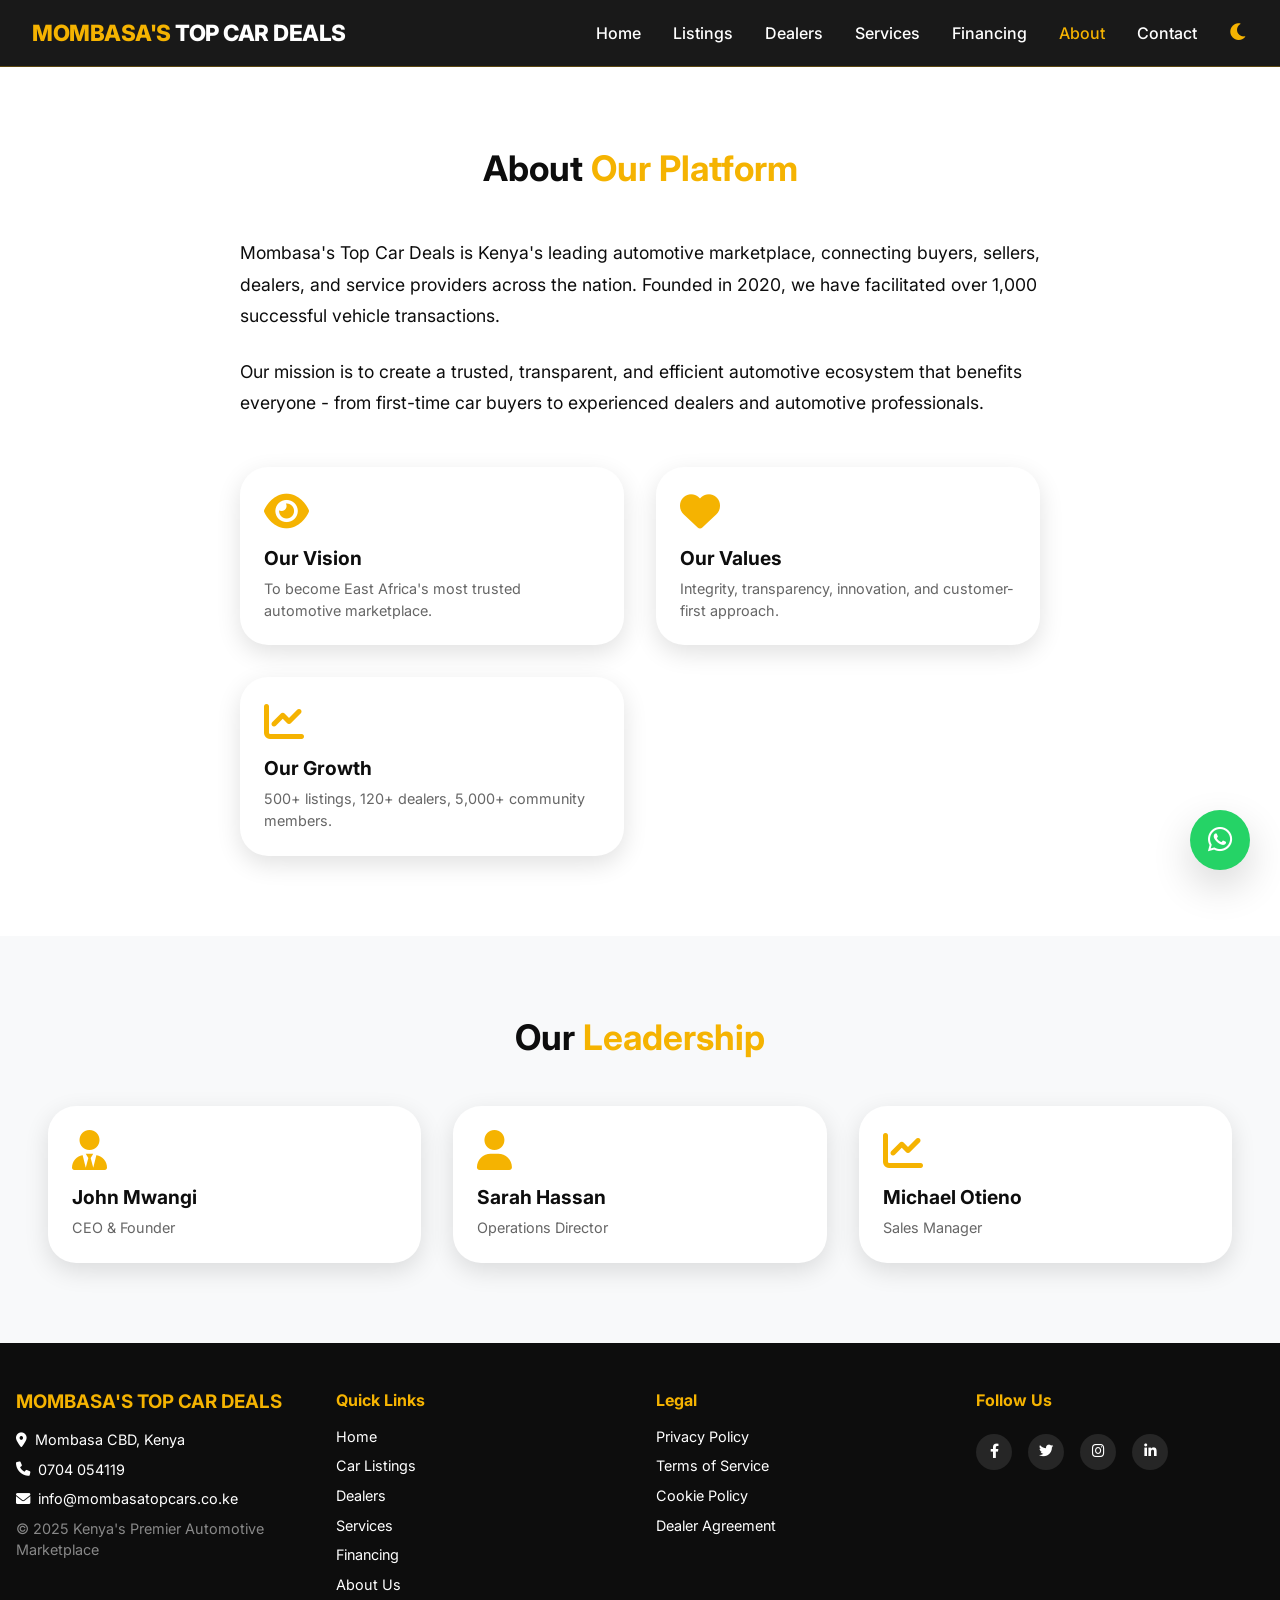
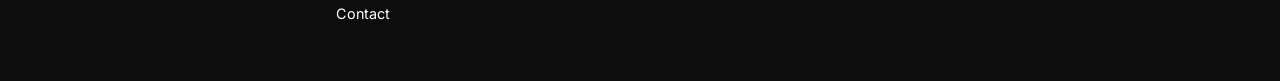
==== about.html @ 68b7b381 "Add files via upload" ====
<!-- about.html -->
<!DOCTYPE html>
<html lang="en">
<head>
    <meta charset="UTF-8">
    <meta name="viewport" content="width=device-width, initial-scale=1.0">
    <meta name="description" content="Learn about Mombasa's Top Car Deals - Kenya's premier automotive marketplace">
    <title>About Us - Mombasa's Top Car Deals</title>
    <link rel="stylesheet" href="https://cdnjs.cloudflare.com/ajax/libs/font-awesome/6.0.0-beta3/css/all.min.css">
    <link rel="stylesheet" href="css/style.css">
    <link href="https://fonts.googleapis.com/css2?family=Inter:opsz,wght@300;400;500;600;700;800&display=swap" rel="stylesheet">
</head>
<body>
    <nav class="navbar">
        <div class="nav-container">
            <div class="logo">
                <span class="logo-gold">MOMBASA'S</span> TOP CAR DEALS
            </div>
            <div class="nav-links" id="navLinks">
                <a href="index.html">Home</a>
                <a href="listings.html">Listings</a>
                <a href="dealers.html">Dealers</a>
                <a href="services.html">Services</a>
                <a href="financing.html">Financing</a>
                <a href="about.html" class="active">About</a>
                <a href="contact.html">Contact</a>
                <button id="darkModeToggle" class="dark-toggle">
                    <i class="fas fa-moon"></i>
                </button>
            </div>
            <div class="hamburger" id="hamburger">
                <i class="fas fa-bars"></i>
            </div>
        </div>
    </nav>

    <main>
        <section class="section about-hero">
            <div class="container">
                <h2 class="section-title">About <span class="highlight">Our Platform</span></h2>
                <div class="about-content">
                    <div class="about-text">
                        <p>Mombasa's Top Car Deals is Kenya's leading automotive marketplace, connecting buyers, sellers, dealers, and service providers across the nation. Founded in 2020, we have facilitated over 1,000 successful vehicle transactions.</p>
                        <p>Our mission is to create a trusted, transparent, and efficient automotive ecosystem that benefits everyone - from first-time car buyers to experienced dealers and automotive professionals.</p>
                    </div>
                    <div class="about-values">
                        <div class="value-card">
                            <i class="fas fa-eye"></i>
                            <h3>Our Vision</h3>
                            <p>To become East Africa's most trusted automotive marketplace.</p>
                        </div>
                        <div class="value-card">
                            <i class="fas fa-heart"></i>
                            <h3>Our Values</h3>
                            <p>Integrity, transparency, innovation, and customer-first approach.</p>
                        </div>
                        <div class="value-card">
                            <i class="fas fa-chart-line"></i>
                            <h3>Our Growth</h3>
                            <p>500+ listings, 120+ dealers, 5,000+ community members.</p>
                        </div>
                    </div>
                </div>
            </div>
        </section>

        <section class="section bg-dark team-section">
            <div class="container">
                <h2 class="section-title">Our <span class="highlight">Leadership</span></h2>
                <div class="team-grid">
                    <div class="team-card">
                        <i class="fas fa-user-tie"></i>
                        <h3>John Mwangi</h3>
                        <p>CEO & Founder</p>
                    </div>
                    <div class="team-card">
                        <i class="fas fa-user"></i>
                        <h3>Sarah Hassan</h3>
                        <p>Operations Director</p>
                    </div>
                    <div class="team-card">
                        <i class="fas fa-chart-line"></i>
                        <h3>Michael Otieno</h3>
                        <p>Sales Manager</p>
                    </div>
                </div>
            </div>
        </section>
    </main>

    <footer class="footer">
        <div class="footer-content">
            <div class="footer-section">
                <h3>MOMBASA'S TOP CAR DEALS</h3>
                <p><i class="fas fa-map-marker-alt"></i> Mombasa CBD, Kenya</p>
                <p><i class="fas fa-phone"></i> 0704 054119</p>
                <p><i class="fas fa-envelope"></i> info@mombasatopcars.co.ke</p>
                <p class="copyright">© 2025 Kenya's Premier Automotive Marketplace</p>
            </div>
            <div class="footer-section">
                <h4>Quick Links</h4>
                <a href="index.html">Home</a>
                <a href="listings.html">Car Listings</a>
                <a href="dealers.html">Dealers</a>
                <a href="services.html">Services</a>
                <a href="financing.html">Financing</a>
                <a href="about.html">About Us</a>
                <a href="contact.html">Contact</a>
            </div>
            <div class="footer-section">
                <h4>Legal</h4>
                <a href="#">Privacy Policy</a>
                <a href="#">Terms of Service</a>
                <a href="#">Cookie Policy</a>
                <a href="#">Dealer Agreement</a>
            </div>
            <div class="footer-section">
                <h4>Follow Us</h4>
                <div class="social-icons">
                    <a href="#" aria-label="Facebook"><i class="fab fa-facebook-f"></i></a>
                    <a href="#" aria-label="Twitter"><i class="fab fa-twitter"></i></a>
                    <a href="#" aria-label="Instagram"><i class="fab fa-instagram"></i></a>
                    <a href="#" aria-label="LinkedIn"><i class="fab fa-linkedin-in"></i></a>
                </div>
            </div>
        </div>
    </footer>

    <a href="https://wa.me/254704054119" class="whatsapp-float" target="_blank">
        <i class="fab fa-whatsapp"></i>
    </a>
    <button id="back-to-top" class="back-to-top">
        <i class="fas fa-chevron-up"></i>
    </button>

    <script src="js/script.js"></script>
</body>
</html>
---- css/style.css ----
/* css/style.css - Premium Automotive Marketplace Platform */

/* ============================================
   CSS Variables & Reset
   ============================================ */
:root {
    --black: #0D0D0D;
    --gold: #F5B301;
    --red: #D62828;
    --white: #FFFFFF;
    --gray-100: #f8f9fa;
    --gray-200: #e9ecef;
    --gray-300: #dee2e6;
    --gray-800: #1e1e1e;
    --shadow-sm: 0 2px 8px rgba(0, 0, 0, 0.08);
    --shadow-md: 0 8px 24px rgba(0, 0, 0, 0.12);
    --shadow-lg: 0 16px 40px rgba(0, 0, 0, 0.16);
    --shadow-xl: 0 24px 56px rgba(0, 0, 0, 0.2);
    --transition-fast: 0.2s ease;
    --transition-base: 0.3s ease;
    --transition-slow: 0.5s ease;
}

* {
    margin: 0;
    padding: 0;
    box-sizing: border-box;
}

body {
    font-family: 'Inter', sans-serif;
    background: var(--white);
    color: var(--black);
    overflow-x: hidden;
    transition: background var(--transition-base), color var(--transition-base);
    line-height: 1.5;
}

body.dark {
    background: #121212;
    color: #e0e0e0;
}

/* ============================================
   Typography
   ============================================ */
h1, h2, h3, h4, h5, h6 {
    font-weight: 700;
    line-height: 1.2;
}

a {
    text-decoration: none;
    color: inherit;
}

/* ============================================
   Loading Overlay
   ============================================ */
#loading-overlay {
    position: fixed;
    inset: 0;
    background: var(--black);
    z-index: 9999;
    display: flex;
    align-items: center;
    justify-content: center;
    transition: opacity 0.3s ease;
}

.loader {
    width: 48px;
    height: 48px;
    border: 4px solid var(--gray-300);
    border-top-color: var(--gold);
    border-radius: 50%;
    animation: spin 1s linear infinite;
}

@keyframes spin {
    to { transform: rotate(360deg); }
}

/* ============================================
   WhatsApp Float & Back to Top
   ============================================ */
.whatsapp-float {
    position: fixed;
    bottom: 30px;
    right: 30px;
    background: #25D366;
    color: white;
    width: 60px;
    height: 60px;
    border-radius: 50%;
    display: flex;
    align-items: center;
    justify-content: center;
    font-size: 28px;
    z-index: 99;
    box-shadow: var(--shadow-lg);
    transition: transform var(--transition-fast);
}

.whatsapp-float:hover {
    transform: scale(1.1);
}

.back-to-top {
    position: fixed;
    bottom: 110px;
    right: 30px;
    background: var(--gold);
    color: var(--black);
    width: 45px;
    height: 45px;
    border-radius: 50%;
    border: none;
    cursor: pointer;
    display: none;
    z-index: 99;
    transition: transform var(--transition-fast);
}

.back-to-top:hover {
    transform: scale(1.1);
}

/* ============================================
   Navigation
   ============================================ */
.navbar {
    position: sticky;
    top: 0;
    z-index: 1000;
    background: rgba(13, 13, 13, 0.95);
    backdrop-filter: blur(16px);
    padding: 1rem 2rem;
    border-bottom: 1px solid rgba(245, 179, 1, 0.3);
    transition: var(--transition-base);
}

.nav-container {
    max-width: 1400px;
    margin: 0 auto;
    display: flex;
    justify-content: space-between;
    align-items: center;
}

.logo {
    font-weight: 800;
    font-size: 1.2rem;
    color: var(--white);
    letter-spacing: -0.5px;
}

@media (min-width: 768px) {
    .logo {
        font-size: 1.4rem;
    }
}

.logo-gold {
    color: var(--gold);
}

.nav-links {
    display: flex;
    gap: 1.5rem;
    align-items: center;
}

@media (min-width: 1024px) {
    .nav-links {
        gap: 2rem;
    }
}

.nav-links a {
    color: var(--white);
    font-weight: 500;
    transition: color var(--transition-fast);
    font-size: 0.9rem;
}

@media (min-width: 768px) {
    .nav-links a {
        font-size: 1rem;
    }
}

.nav-links a:hover,
.nav-links a.active {
    color: var(--gold);
}

.dark-toggle {
    background: none;
    border: none;
    color: var(--gold);
    font-size: 1.2rem;
    cursor: pointer;
    transition: transform var(--transition-fast);
}

.dark-toggle:hover {
    transform: scale(1.1);
}

.hamburger {
    display: none;
    font-size: 1.5rem;
    color: var(--white);
    cursor: pointer;
}

@media (max-width: 768px) {
    .hamburger {
        display: block;
    }
    
    .nav-links {
        position: fixed;
        top: 70px;
        left: -100%;
        flex-direction: column;
        background: rgba(13, 13, 13, 0.98);
        backdrop-filter: blur(20px);
        width: 100%;
        text-align: center;
        transition: left 0.3s ease;
        padding: 2rem;
        gap: 1.5rem;
        border-bottom: 1px solid rgba(245, 179, 1, 0.3);
    }
    
    .nav-links.active {
        left: 0;
    }
}

/* ============================================
   Hero Section
   ============================================ */
.hero {
    position: relative;
    min-height: 90vh;
    background: linear-gradient(135deg, #000000 0%, #1a1a1a 100%);
    display: flex;
    align-items: center;
    justify-content: center;
    text-align: center;
    color: var(--white);
    overflow: hidden;
}

.hero-overlay {
    position: absolute;
    inset: 0;
    background: rgba(0, 0, 0, 0.4);
}

.hero-content {
    position: relative;
    z-index: 2;
    max-width: 800px;
    padding: 2rem;
}

.hero-title {
    font-size: 2rem;
    font-weight: 800;
    text-shadow: 0 0 15px rgba(245, 179, 1, 0.5);
    margin-bottom: 1rem;
}

@media (min-width: 768px) {
    .hero-title {
        font-size: 3rem;
    }
}

@media (min-width: 1024px) {
    .hero-title {
        font-size: 3.5rem;
    }
}

.hero-subtitle {
    font-size: 1rem;
    margin: 1rem 0;
    line-height: 1.5;
}

@media (min-width: 768px) {
    .hero-subtitle {
        font-size: 1.2rem;
    }
}

.hero-buttons {
    display: flex;
    gap: 1rem;
    justify-content: center;
    margin: 2rem 0;
    flex-wrap: wrap;
}

.trust-badges {
    display: flex;
    gap: 1rem;
    justify-content: center;
    margin-top: 2rem;
    font-weight: 500;
    flex-wrap: wrap;
}

@media (min-width: 768px) {
    .trust-badges {
        gap: 2rem;
    }
}

.trust-badges span {
    display: flex;
    align-items: center;
    gap: 0.5rem;
    font-size: 0.85rem;
}

@media (min-width: 768px) {
    .trust-badges span {
        font-size: 1rem;
    }
}

.floating-cards {
    position: absolute;
    bottom: 5%;
    left: 0;
    right: 0;
    display: flex;
    justify-content: center;
    gap: 1rem;
    flex-wrap: wrap;
    padding: 0 1rem;
    animation: float 3s infinite alternate;
}

@media (min-width: 768px) {
    .floating-cards {
        gap: 2rem;
    }
}

.float-card {
    background: rgba(0, 0, 0, 0.7);
    backdrop-filter: blur(8px);
    padding: 0.5rem 1rem;
    border-radius: 40px;
    border-left: 3px solid var(--gold);
    font-size: 0.8rem;
    display: flex;
    align-items: center;
    gap: 0.5rem;
}

@keyframes float {
    from { transform: translateY(0px); }
    to { transform: translateY(-15px); }
}

/* ============================================
   Stats Section
   ============================================ */
.stats-section {
    display: flex;
    justify-content: space-around;
    padding: 3rem 1rem;
    background: var(--black);
    color: var(--white);
    text-align: center;
    flex-wrap: wrap;
    gap: 2rem;
}

.stat-number {
    font-size: 2rem;
    font-weight: 800;
    color: var(--gold);
}

@media (min-width: 768px) {
    .stat-number {
        font-size: 2.5rem;
    }
}

.stat-label {
    font-size: 0.9rem;
}

/* ============================================
   Buttons
   ============================================ */
.btn {
    padding: 0.8rem 1.8rem;
    border-radius: 50px;
    font-weight: 700;
    transition: all var(--transition-base);
    display: inline-flex;
    align-items: center;
    gap: 0.5rem;
    border: none;
    cursor: pointer;
    font-size: 0.9rem;
}

@media (min-width: 768px) {
    .btn {
        font-size: 1rem;
    }
}

.btn-primary {
    background: var(--gold);
    color: var(--black);
}

.btn-primary:hover {
    transform: scale(1.05);
    box-shadow: 0 10px 20px rgba(245, 179, 1, 0.3);
}

.btn-secondary {
    background: transparent;
    border: 2px solid var(--gold);
    color: var(--gold);
}

.btn-secondary:hover {
    background: var(--gold);
    color: var(--black);
    transform: scale(1.05);
}

.btn-small {
    padding: 0.5rem 1rem;
    font-size: 0.8rem;
}

.btn-block {
    width: 100%;
    justify-content: center;
}

/* ============================================
   Section Styles
   ============================================ */
.section {
    padding: 3rem 1rem;
}

@media (min-width: 768px) {
    .section {
        padding: 5rem 2rem;
    }
}

.container {
    max-width: 1300px;
    margin: 0 auto;
    padding: 0 1rem;
}

.section-title {
    font-size: 1.8rem;
    text-align: center;
    margin-bottom: 2rem;
    font-weight: 700;
}

@media (min-width: 768px) {
    .section-title {
        font-size: 2.2rem;
        margin-bottom: 3rem;
    }
}

.highlight {
    color: var(--gold);
}

.bg-dark {
    background: var(--gray-100);
}

body.dark .bg-dark {
    background: #0a0a0a;
}

.text-center {
    text-align: center;
}

/* ============================================
   Grid Layouts
   ============================================ */
.cars-grid,
.services-grid,
.features-grid,
.community-grid,
.dealers-grid,
.all-services-grid,
.team-grid {
    display: grid;
    grid-template-columns: repeat(auto-fill, minmax(280px, 1fr));
    gap: 1.5rem;
}

@media (min-width: 1024px) {
    .cars-grid,
    .services-grid,
    .features-grid,
    .community-grid,
    .dealers-grid,
    .all-services-grid,
    .team-grid {
        gap: 2rem;
    }
}

/* ============================================
   Cards
   ============================================ */
.card,
.service-card,
.feature-card,
.testimonial-card,
.dealer-card,
.team-card,
.partner-card,
.value-card {
    background: var(--white);
    border-radius: 28px;
    padding: 1.5rem;
    transition: all var(--transition-base);
    box-shadow: var(--shadow-md);
}

body.dark .card,
body.dark .service-card,
body.dark .feature-card,
body.dark .testimonial-card,
body.dark .dealer-card,
body.dark .team-card,
body.dark .partner-card,
body.dark .value-card {
    background: rgba(30, 30, 40, 0.9);
    backdrop-filter: blur(4px);
    border: 1px solid rgba(245, 179, 1, 0.2);
}

.card:hover,
.service-card:hover,
.feature-card:hover,
.dealer-card:hover,
.team-card:hover,
.partner-card:hover,
.value-card:hover {
    transform: translateY(-8px);
    box-shadow: var(--shadow-xl);
}

.car-img {
    background: linear-gradient(135deg, #333, #555);
    height: 180px;
    border-radius: 20px;
    background-size: cover;
    background-position: center;
    margin-bottom: 1rem;
}

.car-details p {
    margin: 0.4rem 0;
    font-size: 0.9rem;
}

.price {
    font-weight: 800;
    font-size: 1.3rem;
    color: var(--gold);
    margin: 0.5rem 0;
}

.feature-card i,
.service-card i,
.testimonial-card i,
.dealer-card .dealer-icon i,
.team-card i,
.partner-card i,
.value-card i {
    font-size: 2.5rem;
    color: var(--gold);
    margin-bottom: 1rem;
}

.feature-card h3,
.service-card h3,
.dealer-card h3,
.team-card h3,
.partner-card h3,
.value-card h3 {
    margin-bottom: 0.5rem;
    font-size: 1.2rem;
}

.feature-card p,
.service-card p,
.dealer-card p,
.team-card p,
.partner-card p,
.value-card p {
    font-size: 0.9rem;
    line-height: 1.5;
    color: #666;
}

body.dark .feature-card p,
body.dark .service-card p,
body.dark .dealer-card p,
body.dark .team-card p,
body.dark .partner-card p,
body.dark .value-card p {
    color: #aaa;
}

/* ============================================
   Community Section
   ============================================ */
.community-section {
    background: linear-gradient(145deg, #fef9e6, #fff3d1);
}

body.dark .community-section {
    background: linear-gradient(145deg, #0a0a0a, #1a1a1a);
}

.testimonial-card p {
    font-style: italic;
    margin: 1rem 0;
    line-height: 1.6;
}

.stars {
    color: var(--gold);
    margin: 0.5rem 0;
}

.dealer-spotlight {
    text-align: center;
}

.dealer-spotlight i {
    font-size: 2rem;
    color: var(--gold);
}

.whatsapp-preview {
    background: rgba(37, 211, 102, 0.1);
    backdrop-filter: blur(8px);
    border-radius: 24px;
    padding: 1.5rem;
    text-align: center;
    border: 1px solid rgba(37, 211, 102, 0.3);
}

.whatsapp-preview i {
    font-size: 2rem;
    color: #25D366;
    margin-bottom: 0.5rem;
}

.btn-whatsapp {
    display: inline-flex;
    align-items: center;
    gap: 0.5rem;
    background: #25D366;
    color: white;
    padding: 0.6rem 1.2rem;
    border-radius: 40px;
    text-decoration: none;
    margin-top: 1rem;
    transition: var(--transition-base);
}

.btn-whatsapp:hover {
    transform: scale(1.05);
}

/* ============================================
   FAQ Accordion
   ============================================ */
.faq-accordion {
    max-width: 800px;
    margin: 0 auto;
}

.faq-item {
    background: rgba(0, 0, 0, 0.03);
    margin: 1rem 0;
    border-radius: 20px;
    padding: 1rem 1.2rem;
    cursor: pointer;
    transition: var(--transition-base);
}

body.dark .faq-item {
    background: rgba(255, 255, 255, 0.05);
}

.faq-item:hover {
    background: rgba(245, 179, 1, 0.05);
}

.faq-question {
    font-weight: 700;
    display: flex;
    justify-content: space-between;
    align-items: center;
}

.faq-answer {
    max-height: 0;
    overflow: hidden;
    transition: max-height 0.3s ease;
    font-size: 0.9rem;
    line-height: 1.6;
    color: #666;
}

body.dark .faq-answer {
    color: #aaa;
}

.faq-item.active .faq-answer {
    max-height: 200px;
    margin-top: 1rem;
}

/* ============================================
   Filters Section
   ============================================ */
.filters-section {
    margin-bottom: 2rem;
    display: flex;
    flex-wrap: wrap;
    gap: 1rem;
    justify-content: space-between;
    align-items: center;
}

.search-box {
    position: relative;
    flex: 1;
    min-width: 200px;
}

.search-box i {
    position: absolute;
    left: 15px;
    top: 50%;
    transform: translateY(-50%);
    color: #999;
}

.search-box input {
    width: 100%;
    padding: 0.8rem 1rem 0.8rem 2.5rem;
    border-radius: 40px;
    border: 1px solid var(--gray-300);
    font-size: 0.9rem;
}

body.dark .search-box input {
    background: #2a2a2a;
    border-color: #444;
    color: white;
}

.filter-group {
    display: flex;
    gap: 0.8rem;
    flex-wrap: wrap;
}

.filter-group select {
    padding: 0.8rem 1.2rem;
    border-radius: 40px;
    border: 1px solid var(--gray-300);
    background: white;
    font-size: 0.9rem;
    cursor: pointer;
}

body.dark .filter-group select {
    background: #2a2a2a;
    border-color: #444;
    color: white;
}

/* ============================================
   Dealer Rating
   ============================================ */
.dealer-rating {
    color: var(--gold);
    margin: 0.5rem 0;
    font-weight: 600;
}

/* ============================================
   Financing Page
   ============================================ */
.financing-layout {
    display: grid;
    grid-template-columns: 1fr;
    gap: 2rem;
}

@media (min-width: 992px) {
    .financing-layout {
        grid-template-columns: 1fr 1fr;
    }
}

.calculator-card {
    background: var(--white);
    border-radius: 28px;
    padding: 2rem;
    box-shadow: var(--shadow-md);
}

body.dark .calculator-card {
    background: rgba(30, 30, 40, 0.9);
}

.calculator-card h3 {
    margin-bottom: 1.5rem;
    display: flex;
    align-items: center;
    gap: 0.5rem;
}

.form-group {
    margin-bottom: 1rem;
}

.form-group label {
    display: block;
    margin-bottom: 0.5rem;
    font-weight: 500;
    display: flex;
    align-items: center;
    gap: 0.5rem;
}

.form-group input,
.form-group select,
.form-group textarea {
    width: 100%;
    padding: 0.8rem;
    border-radius: 12px;
    border: 1px solid var(--gray-300);
    font-size: 1rem;
}

body.dark .form-group input,
body.dark .form-group select,
body.dark .form-group textarea {
    background: #2a2a2a;
    border-color: #444;
    color: white;
}

.result-box {
    margin-top: 1.5rem;
    padding: 1rem;
    background: rgba(245, 179, 1, 0.1);
    border-radius: 16px;
    text-align: center;
}

.result-box h3 {
    color: var(--gold);
    margin-bottom: 0.5rem;
}

.result-box .amount {
    font-size: 1.8rem;
    font-weight: 800;
    color: var(--gold);
}

.partners-section h3 {
    margin-bottom: 1rem;
}

.partners-grid {
    display: grid;
    grid-template-columns: repeat(auto-fit, minmax(180px, 1fr));
    gap: 1rem;
    margin-bottom: 2rem;
}

.loan-form {
    background: var(--white);
    border-radius: 28px;
    padding: 1.5rem;
    box-shadow: var(--shadow-md);
    margin-top: 2rem;
}

body.dark .loan-form {
    background: rgba(30, 30, 40, 0.9);
}

/* ============================================
   Contact Page
   ============================================ */
.contact-layout {
    display: grid;
    grid-template-columns: 1fr;
    gap: 2rem;
}

@media (min-width: 992px) {
    .contact-layout {
        grid-template-columns: 1fr 1fr;
    }
}

.contact-info {
    display: grid;
    grid-template-columns: repeat(auto-fit, minmax(200px, 1fr));
    gap: 1rem;
}

.info-card {
    background: var(--white);
    border-radius: 20px;
    padding: 1.5rem;
    text-align: center;
    box-shadow: var(--shadow-sm);
}

body.dark .info-card {
    background: rgba(30, 30, 40, 0.9);
}

.info-card i {
    font-size: 2rem;
    color: var(--gold);
    margin-bottom: 0.5rem;
}

.map-container {
    grid-column: 1 / -1;
}

.form-card {
    background: var(--white);
    border-radius: 28px;
    padding: 2rem;
    box-shadow: var(--shadow-md);
}

body.dark .form-card {
    background: rgba(30, 30, 40, 0.9);
}

.form-card h3 {
    margin-bottom: 1.5rem;
    display: flex;
    align-items: center;
    gap: 0.5rem;
}

/* ============================================
   About Page
   ============================================ */
.about-content {
    max-width: 800px;
    margin: 0 auto;
}

.about-text p {
    font-size: 1rem;
    line-height: 1.8;
    margin-bottom: 1.5rem;
}

@media (min-width: 768px) {
    .about-text p {
        font-size: 1.1rem;
    }
}

.about-values {
    display: grid;
    grid-template-columns: repeat(auto-fit, minmax(250px, 1fr));
    gap: 2rem;
    margin-top: 3rem;
}

/* ============================================
   Footer
   ============================================ */
.footer {
    background: var(--black);
    color: var(--white);
    padding: 3rem 1rem;
}

.footer-content {
    max-width: 1300px;
    margin: 0 auto;
    display: grid;
    grid-template-columns: repeat(auto-fit, minmax(200px, 1fr));
    gap: 2rem;
}

.footer-section h3,
.footer-section h4 {
    margin-bottom: 1rem;
    color: var(--gold);
}

.footer-section p {
    margin: 0.5rem 0;
    font-size: 0.9rem;
    display: flex;
    align-items: center;
    gap: 0.5rem;
}

.footer-section a {
    color: var(--white);
    display: block;
    margin: 0.5rem 0;
    font-size: 0.9rem;
    transition: color var(--transition-fast);
}

.footer-section a:hover {
    color: var(--gold);
    transform: translateX(5px);
}

.social-icons {
    display: flex;
    gap: 1rem;
}

.social-icons a {
    display: inline-flex;
    width: 36px;
    height: 36px;
    align-items: center;
    justify-content: center;
    border-radius: 50%;
    background: rgba(255, 255, 255, 0.1);
    transition: all var(--transition-fast);
}

.social-icons a:hover {
    background: var(--gold);
    color: var(--black);
    transform: translateY(-3px);
}

.copyright {
    margin-top: 1rem;
    font-size: 0.8rem;
    color: #888;
}

/* ============================================
   Toast Notification
   ============================================ */
.toast-notification {
    position: fixed;
    bottom: 100px;
    left: 20px;
    background: var(--gold);
    color: var(--black);
    padding: 0.8rem 1.5rem;
    border-radius: 40px;
    z-index: 9998;
    font-weight: 600;
    box-shadow: var(--shadow-md);
    animation: slideIn 0.3s ease;
}

@keyframes slideIn {
    from {
        transform: translateX(-100%);
        opacity: 0;
    }
    to {
        transform: translateX(0);
        opacity: 1;
    }
}
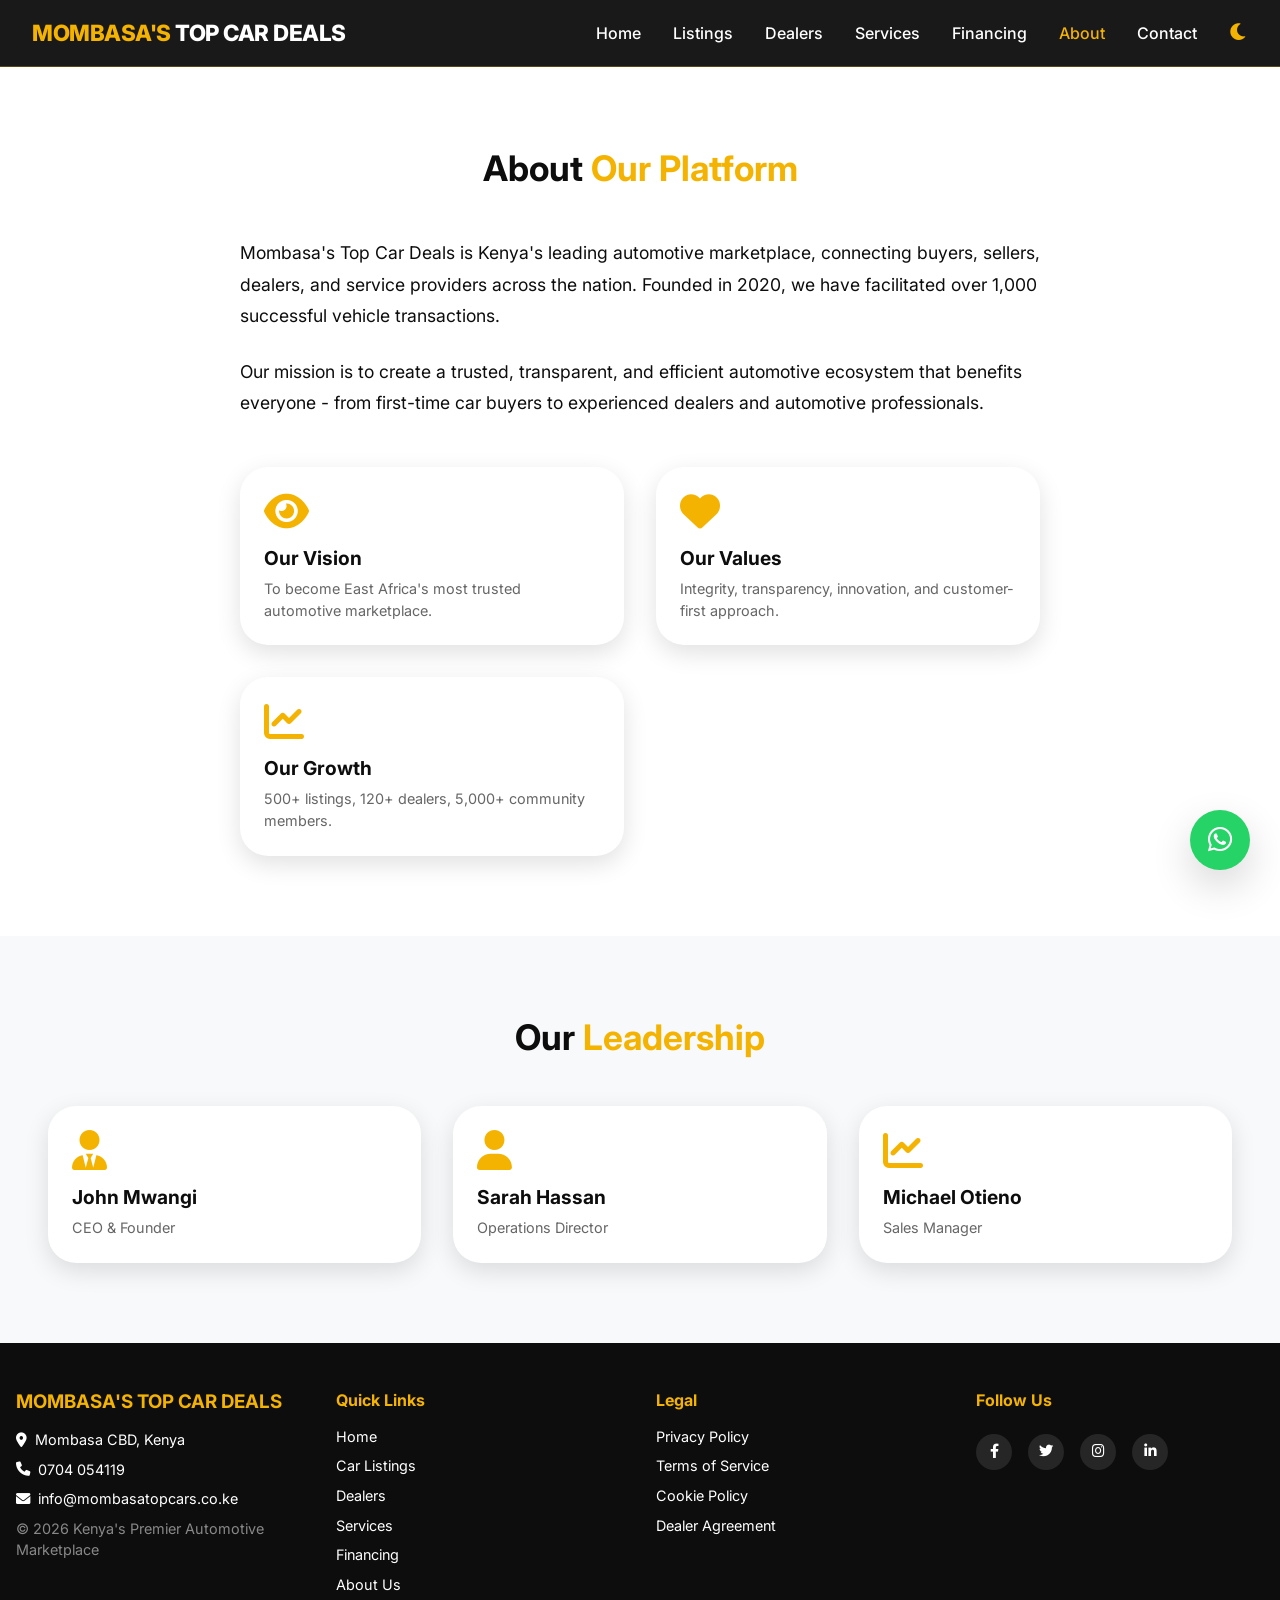
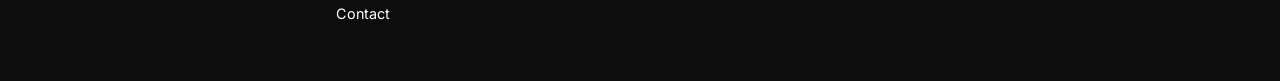
==== commit 07774fd3: "Update about.html" ====
--- a/about.html
+++ b/about.html
@@ -95,7 +95,7 @@
                 <p><i class="fas fa-map-marker-alt"></i> Mombasa CBD, Kenya</p>
                 <p><i class="fas fa-phone"></i> 0704 054119</p>
                 <p><i class="fas fa-envelope"></i> info@mombasatopcars.co.ke</p>
-                <p class="copyright">© 2025 Kenya's Premier Automotive Marketplace</p>
+                <p class="copyright">© 2026 Kenya's Premier Automotive Marketplace</p>
             </div>
             <div class="footer-section">
                 <h4>Quick Links</h4>
@@ -135,4 +135,4 @@
 
     <script src="js/script.js"></script>
 </body>
-</html>+</html>
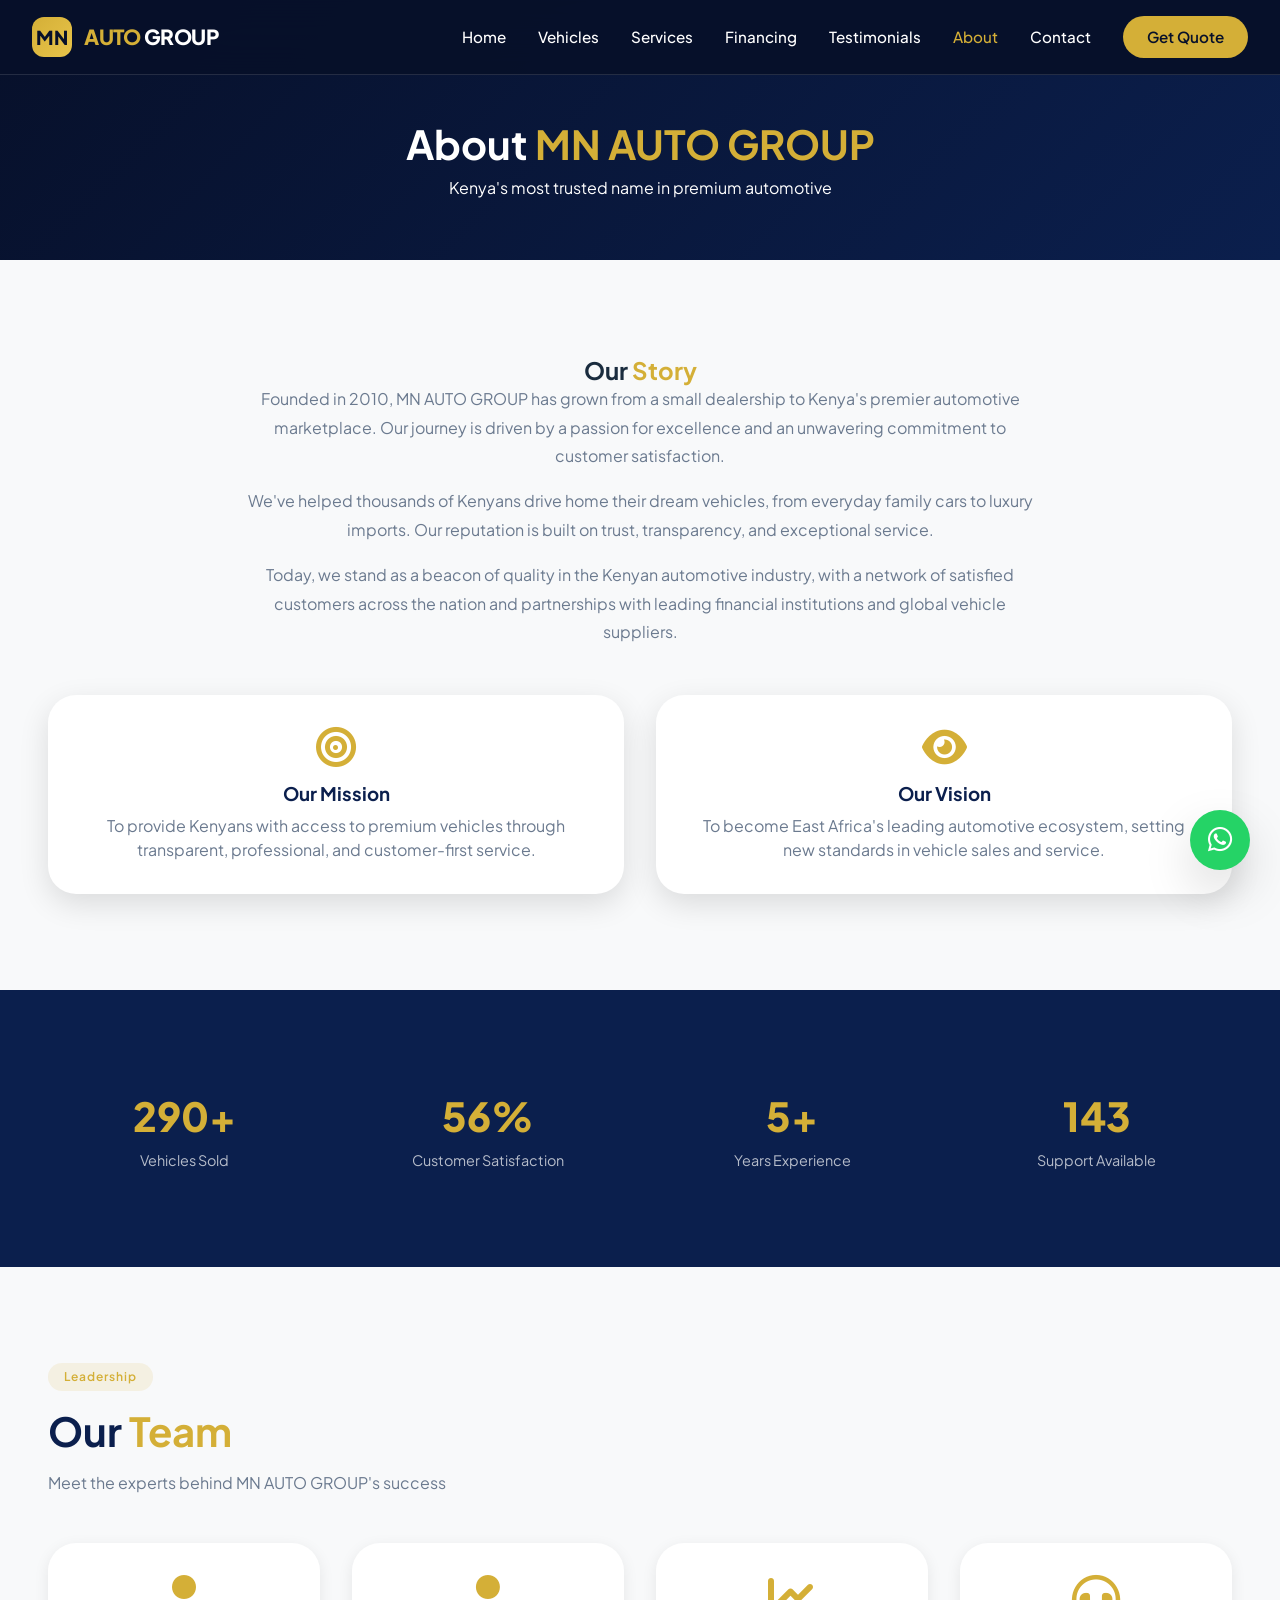
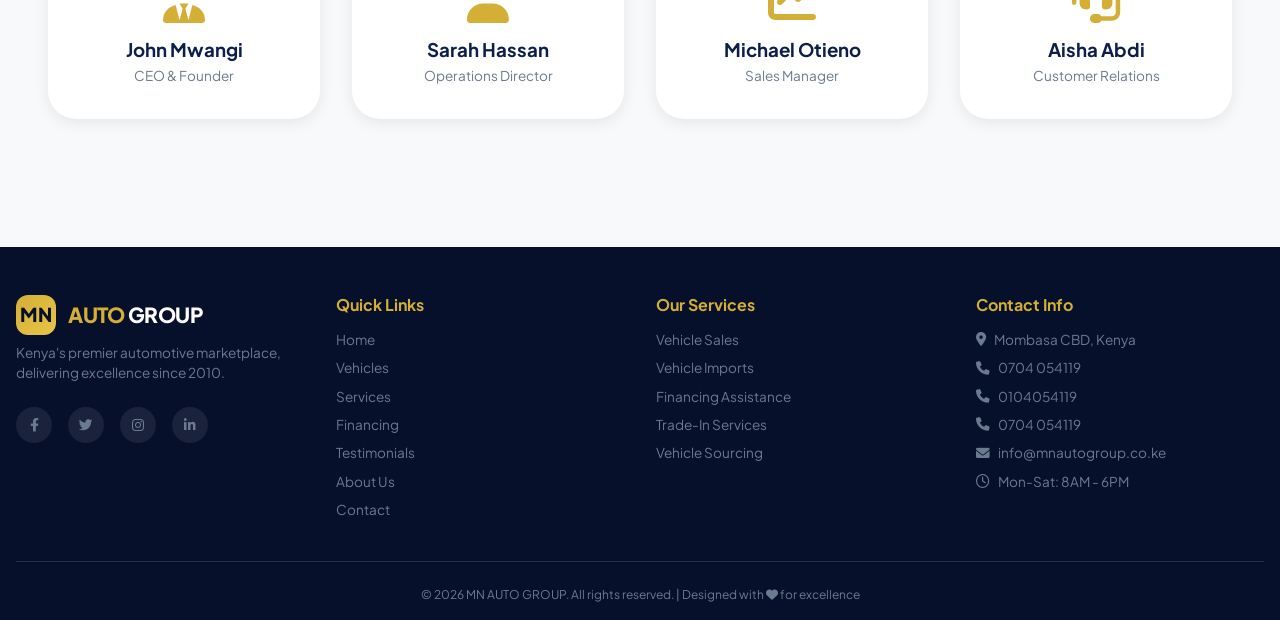
==== commit 106c30e6: "Update about.html" ====
--- a/about.html
+++ b/about.html
@@ -1,32 +1,51 @@
-<!-- about.html -->
+<!-- about.html - MN AUTO GROUP About Page -->
 <!DOCTYPE html>
 <html lang="en">
 <head>
     <meta charset="UTF-8">
-    <meta name="viewport" content="width=device-width, initial-scale=1.0">
-    <meta name="description" content="Learn about Mombasa's Top Car Deals - Kenya's premier automotive marketplace">
-    <title>About Us - Mombasa's Top Car Deals</title>
+    <meta name="viewport" content="width=device-width, initial-scale=1.0, viewport-fit=cover">
+    <meta name="description" content="Learn about MN AUTO GROUP - Kenya's most trusted name in premium automotive sales and services since 2010. Discover our story, mission, and values.">
+    <meta name="keywords" content="about MN AUTO GROUP, automotive group Kenya, car dealer history, trusted car dealer Mombasa">
+    <meta name="author" content="MN AUTO GROUP">
+    <meta property="og:title" content="About Us | MN AUTO GROUP | Premium Automotive Excellence">
+    <meta property="og:description" content="Kenya's most trusted name in premium automotive since 2010">
+    <title>About Us | MN AUTO GROUP | Premium Automotive Excellence</title>
     <link rel="stylesheet" href="https://cdnjs.cloudflare.com/ajax/libs/font-awesome/6.0.0-beta3/css/all.min.css">
     <link rel="stylesheet" href="css/style.css">
-    <link href="https://fonts.googleapis.com/css2?family=Inter:opsz,wght@300;400;500;600;700;800&display=swap" rel="stylesheet">
+    <link href="https://fonts.googleapis.com/css2?family=Plus+Jakarta+Sans:wght@300;400;500;600;700;800&display=swap" rel="stylesheet">
+    <link rel="icon" type="image/x-icon" href="assets/favicon.ico">
 </head>
 <body>
+
+    <div id="loading-overlay">
+        <div class="loader"></div>
+    </div>
+
+    <a href="https://wa.me/254704054119" class="whatsapp-float" target="_blank" rel="noopener noreferrer" aria-label="Chat on WhatsApp">
+        <i class="fab fa-whatsapp"></i>
+    </a>
+
+    <button id="back-to-top" class="back-to-top" aria-label="Back to top">
+        <i class="fas fa-chevron-up"></i>
+    </button>
+
     <nav class="navbar">
         <div class="nav-container">
             <div class="logo">
-                <span class="logo-gold">MOMBASA'S</span> TOP CAR DEALS
+                <div class="logo-icon">MN</div>
+                <div class="logo-text">
+                    <span class="logo-gold">AUTO</span> GROUP
+                </div>
             </div>
             <div class="nav-links" id="navLinks">
                 <a href="index.html">Home</a>
-                <a href="listings.html">Listings</a>
-                <a href="dealers.html">Dealers</a>
+                <a href="vehicles.html">Vehicles</a>
                 <a href="services.html">Services</a>
                 <a href="financing.html">Financing</a>
+                <a href="testimonials.html">Testimonials</a>
                 <a href="about.html" class="active">About</a>
                 <a href="contact.html">Contact</a>
-                <button id="darkModeToggle" class="dark-toggle">
-                    <i class="fas fa-moon"></i>
-                </button>
+                <a href="contact.html" class="nav-cta">Get Quote</a>
             </div>
             <div class="hamburger" id="hamburger">
                 <i class="fas fa-bars"></i>
@@ -35,55 +54,65 @@
     </nav>
 
     <main>
-        <section class="section about-hero">
+        <section class="page-header">
             <div class="container">
-                <h2 class="section-title">About <span class="highlight">Our Platform</span></h2>
-                <div class="about-content">
-                    <div class="about-text">
-                        <p>Mombasa's Top Car Deals is Kenya's leading automotive marketplace, connecting buyers, sellers, dealers, and service providers across the nation. Founded in 2020, we have facilitated over 1,000 successful vehicle transactions.</p>
-                        <p>Our mission is to create a trusted, transparent, and efficient automotive ecosystem that benefits everyone - from first-time car buyers to experienced dealers and automotive professionals.</p>
+                <h1>About <span class="gold-text">MN AUTO GROUP</span></h1>
+                <p>Kenya's most trusted name in premium automotive</p>
+            </div>
+        </section>
+
+        <section class="section about-full">
+            <div class="container">
+                <div class="about-story">
+                    <h2>Our <span class="gold-text">Story</span></h2>
+                    <p>Founded in 2010, MN AUTO GROUP has grown from a small dealership to Kenya's premier automotive marketplace. Our journey is driven by a passion for excellence and an unwavering commitment to customer satisfaction.</p>
+                    <p>We've helped thousands of Kenyans drive home their dream vehicles, from everyday family cars to luxury imports. Our reputation is built on trust, transparency, and exceptional service.</p>
+                    <p>Today, we stand as a beacon of quality in the Kenyan automotive industry, with a network of satisfied customers across the nation and partnerships with leading financial institutions and global vehicle suppliers.</p>
+                </div>
+                <div class="about-mission-vision">
+                    <div class="mission-card">
+                        <i class="fas fa-bullseye"></i>
+                        <h3>Our Mission</h3>
+                        <p>To provide Kenyans with access to premium vehicles through transparent, professional, and customer-first service.</p>
                     </div>
-                    <div class="about-values">
-                        <div class="value-card">
-                            <i class="fas fa-eye"></i>
-                            <h3>Our Vision</h3>
-                            <p>To become East Africa's most trusted automotive marketplace.</p>
-                        </div>
-                        <div class="value-card">
-                            <i class="fas fa-heart"></i>
-                            <h3>Our Values</h3>
-                            <p>Integrity, transparency, innovation, and customer-first approach.</p>
-                        </div>
-                        <div class="value-card">
-                            <i class="fas fa-chart-line"></i>
-                            <h3>Our Growth</h3>
-                            <p>500+ listings, 120+ dealers, 5,000+ community members.</p>
-                        </div>
+                    <div class="vision-card">
+                        <i class="fas fa-eye"></i>
+                        <h3>Our Vision</h3>
+                        <p>To become East Africa's leading automotive ecosystem, setting new standards in vehicle sales and service.</p>
                     </div>
                 </div>
             </div>
         </section>
 
-        <section class="section bg-dark team-section">
+        <section class="section stats-showcase">
             <div class="container">
-                <h2 class="section-title">Our <span class="highlight">Leadership</span></h2>
-                <div class="team-grid">
-                    <div class="team-card">
-                        <i class="fas fa-user-tie"></i>
-                        <h3>John Mwangi</h3>
-                        <p>CEO & Founder</p>
+                <div class="stats-grid">
+                    <div class="stat-circle">
+                        <div class="stat-number">500+</div>
+                        <div class="stat-label">Vehicles Sold</div>
                     </div>
-                    <div class="team-card">
-                        <i class="fas fa-user"></i>
-                        <h3>Sarah Hassan</h3>
-                        <p>Operations Director</p>
+                    <div class="stat-circle">
+                        <div class="stat-number">98%</div>
+                        <div class="stat-label">Customer Satisfaction</div>
                     </div>
-                    <div class="team-card">
-                        <i class="fas fa-chart-line"></i>
-                        <h3>Michael Otieno</h3>
-                        <p>Sales Manager</p>
+                    <div class="stat-circle">
+                        <div class="stat-number">10+</div>
+                        <div class="stat-label">Years Experience</div>
+                    </div>
+                    <div class="stat-circle">
+                        <div class="stat-number">24/7</div>
+                        <div class="stat-label">Support Available</div>
                     </div>
                 </div>
+            </div>
+        </section>
+
+        <section class="section team-section">
+            <div class="container">
+                <div class="section-badge">Leadership</div>
+                <h2 class="section-title">Our <span class="gold-text">Team</span></h2>
+                <p class="section-subtitle">Meet the experts behind MN AUTO GROUP's success</p>
+                <div class="team-grid" id="teamGrid"></div>
             </div>
         </section>
     </main>
@@ -91,47 +120,52 @@
     <footer class="footer">
         <div class="footer-content">
             <div class="footer-section">
-                <h3>MOMBASA'S TOP CAR DEALS</h3>
-                <p><i class="fas fa-map-marker-alt"></i> Mombasa CBD, Kenya</p>
-                <p><i class="fas fa-phone"></i> 0704 054119</p>
-                <p><i class="fas fa-envelope"></i> info@mombasatopcars.co.ke</p>
-                <p class="copyright">© 2026 Kenya's Premier Automotive Marketplace</p>
+                <div class="logo">
+                    <div class="logo-icon">MN</div>
+                    <div class="logo-text">
+                        <span class="logo-gold">AUTO</span> GROUP
+                    </div>
+                </div>
+                <p>Kenya's premier automotive marketplace, delivering excellence since 2010.</p>
+                <div class="social-icons">
+                    <a href="#" aria-label="Facebook" rel="noopener noreferrer"><i class="fab fa-facebook-f"></i></a>
+                    <a href="#" aria-label="Twitter" rel="noopener noreferrer"><i class="fab fa-twitter"></i></a>
+                    <a href="#" aria-label="Instagram" rel="noopener noreferrer"><i class="fab fa-instagram"></i></a>
+                    <a href="#" aria-label="LinkedIn" rel="noopener noreferrer"><i class="fab fa-linkedin-in"></i></a>
+                </div>
             </div>
             <div class="footer-section">
                 <h4>Quick Links</h4>
                 <a href="index.html">Home</a>
-                <a href="listings.html">Car Listings</a>
-                <a href="dealers.html">Dealers</a>
+                <a href="vehicles.html">Vehicles</a>
                 <a href="services.html">Services</a>
                 <a href="financing.html">Financing</a>
+                <a href="testimonials.html">Testimonials</a>
                 <a href="about.html">About Us</a>
                 <a href="contact.html">Contact</a>
             </div>
             <div class="footer-section">
-                <h4>Legal</h4>
-                <a href="#">Privacy Policy</a>
-                <a href="#">Terms of Service</a>
-                <a href="#">Cookie Policy</a>
-                <a href="#">Dealer Agreement</a>
+                <h4>Our Services</h4>
+                <a href="services.html">Vehicle Sales</a>
+                <a href="services.html">Vehicle Imports</a>
+                <a href="financing.html">Financing Assistance</a>
+                <a href="services.html">Trade-In Services</a>
+                <a href="services.html">Vehicle Sourcing</a>
             </div>
             <div class="footer-section">
-                <h4>Follow Us</h4>
-                <div class="social-icons">
-                    <a href="#" aria-label="Facebook"><i class="fab fa-facebook-f"></i></a>
-                    <a href="#" aria-label="Twitter"><i class="fab fa-twitter"></i></a>
-                    <a href="#" aria-label="Instagram"><i class="fab fa-instagram"></i></a>
-                    <a href="#" aria-label="LinkedIn"><i class="fab fa-linkedin-in"></i></a>
-                </div>
+                <h4>Contact Info</h4>
+                <p><i class="fas fa-map-marker-alt"></i> Mombasa CBD, Kenya</p>
+                <p><i class="fas fa-phone"></i> 0704 054119</p>
+                <p><i class="fas fa-phone"></i> 0104054119</p>
+                <p><i class="fas fa-phone"></i> 0704 054119</p>
+                <p><i class="fas fa-envelope"></i> info@mnautogroup.co.ke</p>
+                <p><i class="far fa-clock"></i> Mon-Sat: 8AM - 6PM</p>
             </div>
         </div>
+        <div class="footer-bottom">
+            <p>&copy; 2026 MN AUTO GROUP. All rights reserved. | Designed with <i class="fas fa-heart"></i> for excellence</p>
+        </div>
     </footer>
-
-    <a href="https://wa.me/254704054119" class="whatsapp-float" target="_blank">
-        <i class="fab fa-whatsapp"></i>
-    </a>
-    <button id="back-to-top" class="back-to-top">
-        <i class="fas fa-chevron-up"></i>
-    </button>
 
     <script src="js/script.js"></script>
 </body>
--- a/css/style.css
+++ b/css/style.css
@@ -1,23 +1,35 @@
-/* css/style.css - Premium Automotive Marketplace Platform */
-
-/* ============================================
-   CSS Variables & Reset
+/* css/style.css - MN AUTO GROUP Premium Navy & Gold Theme */
+
+/* ============================================
+   CSS Variables - MN AUTO GROUP Brand Identity
    ============================================ */
 :root {
-    --black: #0D0D0D;
-    --gold: #F5B301;
-    --red: #D62828;
+    --navy: #0B1F4D;
+    --navy-light: #142B5E;
+    --navy-dark: #07102A;
+    --gold: #D4AF37;
+    --gold-light: #E8C44A;
+    --gold-dark: #B4941A;
+    --gold-soft: rgba(212, 175, 55, 0.12);
     --white: #FFFFFF;
-    --gray-100: #f8f9fa;
-    --gray-200: #e9ecef;
-    --gray-300: #dee2e6;
-    --gray-800: #1e1e1e;
-    --shadow-sm: 0 2px 8px rgba(0, 0, 0, 0.08);
-    --shadow-md: 0 8px 24px rgba(0, 0, 0, 0.12);
-    --shadow-lg: 0 16px 40px rgba(0, 0, 0, 0.16);
-    --shadow-xl: 0 24px 56px rgba(0, 0, 0, 0.2);
+    --off-white: #F8F9FA;
+    --gray-light: #E8ECF0;
+    --gray: #8A9BB5;
+    --text-dark: #1A2C3E;
+    --text-light: #6B7A8F;
+    --panel: rgba(11, 31, 77, 0.85);
+    --panel-light: rgba(255, 255, 255, 0.08);
+    --border: rgba(255, 255, 255, 0.12);
+    --shadow-sm: 0 4px 15px rgba(0, 0, 0, 0.08);
+    --shadow-md: 0 10px 30px rgba(0, 0, 0, 0.12);
+    --shadow-lg: 0 20px 50px rgba(0, 0, 0, 0.15);
+    --shadow-xl: 0 30px 70px rgba(0, 0, 0, 0.2);
+    --radius-sm: 12px;
+    --radius-md: 20px;
+    --radius-lg: 28px;
+    --radius-xl: 36px;
     --transition-fast: 0.2s ease;
-    --transition-base: 0.3s ease;
+    --transition: 0.3s ease;
     --transition-slow: 0.5s ease;
 }
 
@@ -28,17 +40,11 @@
 }
 
 body {
-    font-family: 'Inter', sans-serif;
-    background: var(--white);
-    color: var(--black);
+    font-family: 'Plus Jakarta Sans', sans-serif;
+    background: var(--off-white);
+    color: var(--text-dark);
     overflow-x: hidden;
-    transition: background var(--transition-base), color var(--transition-base);
     line-height: 1.5;
-}
-
-body.dark {
-    background: #121212;
-    color: #e0e0e0;
 }
 
 /* ============================================
@@ -49,9 +55,8 @@
     line-height: 1.2;
 }
 
-a {
-    text-decoration: none;
-    color: inherit;
+.gold-text {
+    color: var(--gold);
 }
 
 /* ============================================
@@ -60,7 +65,7 @@
 #loading-overlay {
     position: fixed;
     inset: 0;
-    background: var(--black);
+    background: var(--navy-dark);
     z-index: 9999;
     display: flex;
     align-items: center;
@@ -69,9 +74,9 @@
 }
 
 .loader {
-    width: 48px;
-    height: 48px;
-    border: 4px solid var(--gray-300);
+    width: 50px;
+    height: 50px;
+    border: 3px solid var(--gold-soft);
     border-top-color: var(--gold);
     border-radius: 50%;
     animation: spin 1s linear infinite;
@@ -99,11 +104,13 @@
     font-size: 28px;
     z-index: 99;
     box-shadow: var(--shadow-lg);
-    transition: transform var(--transition-fast);
+    transition: all var(--transition-fast);
+    text-decoration: none;
 }
 
 .whatsapp-float:hover {
     transform: scale(1.1);
+    background: #20B859;
 }
 
 .back-to-top {
@@ -111,7 +118,7 @@
     bottom: 110px;
     right: 30px;
     background: var(--gold);
-    color: var(--black);
+    color: var(--navy-dark);
     width: 45px;
     height: 45px;
     border-radius: 50%;
@@ -119,25 +126,25 @@
     cursor: pointer;
     display: none;
     z-index: 99;
-    transition: transform var(--transition-fast);
+    transition: all var(--transition-fast);
+    font-size: 18px;
 }
 
 .back-to-top:hover {
     transform: scale(1.1);
-}
-
-/* ============================================
-   Navigation
-   ============================================ */
+    background: var(--gold-light);
+}
+
 .navbar {
-    position: sticky;
+    position: fixed;
     top: 0;
+    width: 100%;
     z-index: 1000;
-    background: rgba(13, 13, 13, 0.95);
-    backdrop-filter: blur(16px);
+    background: rgba(7, 16, 42, 0.95);
+    backdrop-filter: blur(20px);
     padding: 1rem 2rem;
-    border-bottom: 1px solid rgba(245, 179, 1, 0.3);
-    transition: var(--transition-base);
+    border-bottom: 1px solid var(--border);
+    transition: all var(--transition);
 }
 
 .nav-container {
@@ -149,45 +156,47 @@
 }
 
 .logo {
+    display: flex;
+    align-items: center;
+    gap: 12px;
+}
+
+.logo-icon {
+    width: 40px;
+    height: 40px;
+    background: linear-gradient(135deg, var(--gold), var(--gold-light));
+    border-radius: 12px;
+    display: flex;
+    align-items: center;
+    justify-content: center;
     font-weight: 800;
     font-size: 1.2rem;
+    color: var(--navy-dark);
+}
+
+.logo-text {
+    font-weight: 800;
+    font-size: 1.3rem;
     color: var(--white);
     letter-spacing: -0.5px;
 }
 
-@media (min-width: 768px) {
-    .logo {
-        font-size: 1.4rem;
-    }
-}
-
 .logo-gold {
     color: var(--gold);
 }
 
 .nav-links {
     display: flex;
-    gap: 1.5rem;
-    align-items: center;
-}
-
-@media (min-width: 1024px) {
-    .nav-links {
-        gap: 2rem;
-    }
+    gap: 2rem;
+    align-items: center;
 }
 
 .nav-links a {
     color: var(--white);
     font-weight: 500;
     transition: color var(--transition-fast);
-    font-size: 0.9rem;
-}
-
-@media (min-width: 768px) {
-    .nav-links a {
-        font-size: 1rem;
-    }
+    font-size: 0.95rem;
+    text-decoration: none;
 }
 
 .nav-links a:hover,
@@ -195,17 +204,17 @@
     color: var(--gold);
 }
 
-.dark-toggle {
-    background: none;
-    border: none;
-    color: var(--gold);
-    font-size: 1.2rem;
-    cursor: pointer;
-    transition: transform var(--transition-fast);
-}
-
-.dark-toggle:hover {
-    transform: scale(1.1);
+.nav-cta {
+    background: var(--gold);
+    color: var(--navy-dark) !important;
+    padding: 0.6rem 1.5rem;
+    border-radius: 40px;
+    font-weight: 600 !important;
+}
+
+.nav-cta:hover {
+    background: var(--gold-light);
+    transform: translateY(-2px);
 }
 
 .hamburger {
@@ -215,7 +224,7 @@
     cursor: pointer;
 }
 
-@media (max-width: 768px) {
+@media (max-width: 992px) {
     .hamburger {
         display: block;
     }
@@ -225,14 +234,14 @@
         top: 70px;
         left: -100%;
         flex-direction: column;
-        background: rgba(13, 13, 13, 0.98);
+        background: rgba(7, 16, 42, 0.98);
         backdrop-filter: blur(20px);
         width: 100%;
         text-align: center;
         transition: left 0.3s ease;
         padding: 2rem;
         gap: 1.5rem;
-        border-bottom: 1px solid rgba(245, 179, 1, 0.3);
+        border-bottom: 1px solid var(--border);
     }
     
     .nav-links.active {
@@ -240,62 +249,93 @@
     }
 }
 
-/* ============================================
-   Hero Section
-   ============================================ */
 .hero {
     position: relative;
-    min-height: 90vh;
-    background: linear-gradient(135deg, #000000 0%, #1a1a1a 100%);
+    min-height: 100vh;
     display: flex;
     align-items: center;
     justify-content: center;
     text-align: center;
-    color: var(--white);
     overflow: hidden;
+    padding-top: 80px;
+}
+
+.hero-bg {
+    position: absolute;
+    inset: 0;
+    background: linear-gradient(135deg, var(--navy-dark) 0%, var(--navy) 50%, var(--navy-light) 100%);
+    z-index: 0;
+    opacity: 0.7;
+}
+
+.hero-bg::before {
+    content: '';
+    position: absolute;
+    inset: 0;
+    background: url('data:image/svg+xml,<svg xmlns="http://www.w3.org/2000/svg" viewBox="0 0 1000 1000"><circle cx="200" cy="200" r="300" fill="rgba(212,175,55,0.03)"/><circle cx="800" cy="700" r="400" fill="rgba(212,175,55,0.02)"/></svg>');
+    background-size: cover;
+    opacity: 0.5;
 }
 
 .hero-overlay {
     position: absolute;
     inset: 0;
-    background: rgba(0, 0, 0, 0.4);
+    background: radial-gradient(circle at 30% 50%, rgba(212, 175, 55, 0.08) 0%, transparent 70%);
+    z-index: 1;
 }
 
 .hero-content {
     position: relative;
     z-index: 2;
-    max-width: 800px;
+    max-width: 900px;
     padding: 2rem;
 }
 
+.hero-badge {
+    display: inline-block;
+    background: var(--gold-soft);
+    border: 1px solid var(--gold);
+    color: var(--gold);
+    padding: 0.4rem 1.2rem;
+    border-radius: 40px;
+    font-size: 0.8rem;
+    font-weight: 500;
+    margin-bottom: 1.5rem;
+}
+
 .hero-title {
-    font-size: 2rem;
+    font-size: 3rem;
     font-weight: 800;
-    text-shadow: 0 0 15px rgba(245, 179, 1, 0.5);
     margin-bottom: 1rem;
+    color: var(--white);
+    line-height: 1.2;
 }
 
 @media (min-width: 768px) {
     .hero-title {
-        font-size: 3rem;
+        font-size: 4rem;
     }
 }
 
 @media (min-width: 1024px) {
     .hero-title {
-        font-size: 3.5rem;
+        font-size: 5rem;
     }
 }
 
 .hero-subtitle {
     font-size: 1rem;
-    margin: 1rem 0;
-    line-height: 1.5;
+    margin: 1.5rem 0;
+    line-height: 1.6;
+    color: rgba(255, 255, 255, 0.8);
+    max-width: 600px;
+    margin-left: auto;
+    margin-right: auto;
 }
 
 @media (min-width: 768px) {
     .hero-subtitle {
-        font-size: 1.2rem;
+        font-size: 1.1rem;
     }
 }
 
@@ -307,130 +347,86 @@
     flex-wrap: wrap;
 }
 
-.trust-badges {
-    display: flex;
-    gap: 1rem;
+.hero-stats {
+    display: flex;
     justify-content: center;
-    margin-top: 2rem;
-    font-weight: 500;
+    gap: 3rem;
+    margin-top: 3rem;
     flex-wrap: wrap;
 }
 
-@media (min-width: 768px) {
-    .trust-badges {
-        gap: 2rem;
-    }
-}
-
-.trust-badges span {
-    display: flex;
-    align-items: center;
-    gap: 0.5rem;
-    font-size: 0.85rem;
-}
-
-@media (min-width: 768px) {
-    .trust-badges span {
-        font-size: 1rem;
-    }
-}
-
-.floating-cards {
+.hero-stat {
+    text-align: center;
+}
+
+.hero-stat .stat-number {
+    font-size: 1.8rem;
+    font-weight: 800;
+    color: var(--gold);
+}
+
+.hero-stat .stat-label {
+    font-size: 0.8rem;
+    color: rgba(255, 255, 255, 0.7);
+}
+
+.hero-scroll {
     position: absolute;
-    bottom: 5%;
-    left: 0;
-    right: 0;
-    display: flex;
+    bottom: 30px;
+    left: 50%;
+    transform: translateX(-50%);
+    text-align: center;
+    color: var(--white);
+    font-size: 0.8rem;
+    opacity: 0.7;
+    animation: bounce 2s infinite;
+    cursor: pointer;
+}
+
+.hero-scroll i {
+    display: block;
+    margin-top: 5px;
+}
+
+@keyframes bounce {
+    0%, 100% { transform: translateX(-50%) translateY(0); }
+    50% { transform: translateX(-50%) translateY(10px); }
+}
+
+/* ============================================
+   Buttons
+   ============================================ */
+.btn {
+    padding: 0.9rem 2rem;
+    border-radius: 50px;
+    font-weight: 600;
+    transition: all var(--transition-fast);
+    display: inline-flex;
+    align-items: center;
     justify-content: center;
-    gap: 1rem;
-    flex-wrap: wrap;
-    padding: 0 1rem;
-    animation: float 3s infinite alternate;
-}
-
-@media (min-width: 768px) {
-    .floating-cards {
-        gap: 2rem;
-    }
-}
-
-.float-card {
-    background: rgba(0, 0, 0, 0.7);
-    backdrop-filter: blur(8px);
-    padding: 0.5rem 1rem;
-    border-radius: 40px;
-    border-left: 3px solid var(--gold);
-    font-size: 0.8rem;
-    display: flex;
-    align-items: center;
-    gap: 0.5rem;
-}
-
-@keyframes float {
-    from { transform: translateY(0px); }
-    to { transform: translateY(-15px); }
-}
-
-/* ============================================
-   Stats Section
-   ============================================ */
-.stats-section {
-    display: flex;
-    justify-content: space-around;
-    padding: 3rem 1rem;
-    background: var(--black);
-    color: var(--white);
-    text-align: center;
-    flex-wrap: wrap;
-    gap: 2rem;
-}
-
-.stat-number {
-    font-size: 2rem;
-    font-weight: 800;
-    color: var(--gold);
-}
-
-@media (min-width: 768px) {
-    .stat-number {
-        font-size: 2.5rem;
-    }
-}
-
-.stat-label {
-    font-size: 0.9rem;
-}
-
-/* ============================================
-   Buttons
-   ============================================ */
-.btn {
-    padding: 0.8rem 1.8rem;
-    border-radius: 50px;
-    font-weight: 700;
-    transition: all var(--transition-base);
-    display: inline-flex;
-    align-items: center;
     gap: 0.5rem;
     border: none;
     cursor: pointer;
     font-size: 0.9rem;
+    text-decoration: none;
 }
 
 @media (min-width: 768px) {
     .btn {
         font-size: 1rem;
+        padding: 1rem 2.2rem;
     }
 }
 
 .btn-primary {
     background: var(--gold);
-    color: var(--black);
+    color: var(--navy-dark);
 }
 
 .btn-primary:hover {
-    transform: scale(1.05);
-    box-shadow: 0 10px 20px rgba(245, 179, 1, 0.3);
+    transform: translateY(-3px);
+    box-shadow: 0 10px 30px rgba(212, 175, 55, 0.3);
+    background: var(--gold-light);
 }
 
 .btn-secondary {
@@ -441,12 +437,24 @@
 
 .btn-secondary:hover {
     background: var(--gold);
-    color: var(--black);
-    transform: scale(1.05);
+    color: var(--navy-dark);
+    transform: translateY(-3px);
+}
+
+.btn-outline {
+    background: transparent;
+    border: 2px solid var(--navy);
+    color: var(--navy);
+}
+
+.btn-outline:hover {
+    background: var(--navy);
+    color: white;
+    transform: translateY(-3px);
 }
 
 .btn-small {
-    padding: 0.5rem 1rem;
+    padding: 0.6rem 1.2rem;
     font-size: 0.8rem;
 }
 
@@ -459,12 +467,12 @@
    Section Styles
    ============================================ */
 .section {
-    padding: 3rem 1rem;
+    padding: 5rem 1rem;
 }
 
 @media (min-width: 768px) {
     .section {
-        padding: 5rem 2rem;
+        padding: 6rem 2rem;
     }
 }
 
@@ -474,279 +482,582 @@
     padding: 0 1rem;
 }
 
+.section-badge {
+    display: inline-block;
+    background: var(--gold-soft);
+    color: var(--gold);
+    padding: 0.3rem 1rem;
+    border-radius: 40px;
+    font-size: 0.75rem;
+    font-weight: 600;
+    letter-spacing: 1px;
+    margin-bottom: 1rem;
+}
+
 .section-title {
-    font-size: 1.8rem;
-    text-align: center;
-    margin-bottom: 2rem;
+    font-size: 2rem;
+    margin-bottom: 1rem;
     font-weight: 700;
+    color: var(--navy);
 }
 
 @media (min-width: 768px) {
     .section-title {
-        font-size: 2.2rem;
-        margin-bottom: 3rem;
-    }
-}
-
-.highlight {
-    color: var(--gold);
-}
-
-.bg-dark {
-    background: var(--gray-100);
-}
-
-body.dark .bg-dark {
-    background: #0a0a0a;
+        font-size: 2.5rem;
+    }
+}
+
+.section-subtitle {
+    font-size: 1rem;
+    color: var(--text-light);
+    margin-bottom: 3rem;
+    max-width: 600px;
 }
 
 .text-center {
     text-align: center;
-}
-
-/* ============================================
-   Grid Layouts
-   ============================================ */
-.cars-grid,
-.services-grid,
-.features-grid,
-.community-grid,
-.dealers-grid,
-.all-services-grid,
-.team-grid {
+    margin-top: 2rem;
+}
+
+/* ============================================
+   About Section
+   ============================================ */
+.about-grid {
     display: grid;
-    grid-template-columns: repeat(auto-fill, minmax(280px, 1fr));
+    grid-template-columns: 1fr;
+    gap: 3rem;
+    align-items: center;
+}
+
+@media (min-width: 992px) {
+    .about-grid {
+        grid-template-columns: 1fr 1fr;
+        gap: 4rem;
+    }
+}
+
+.about-content .section-title {
+    text-align: left;
+}
+
+.about-text {
+    color: var(--text-light);
+    line-height: 1.7;
+    margin-bottom: 2rem;
+}
+
+.about-features {
+    display: flex;
+    flex-direction: column;
     gap: 1.5rem;
 }
 
-@media (min-width: 1024px) {
-    .cars-grid,
-    .services-grid,
-    .features-grid,
-    .community-grid,
-    .dealers-grid,
-    .all-services-grid,
-    .team-grid {
-        gap: 2rem;
-    }
-}
-
-/* ============================================
-   Cards
-   ============================================ */
-.card,
-.service-card,
-.feature-card,
-.testimonial-card,
-.dealer-card,
-.team-card,
-.partner-card,
-.value-card {
-    background: var(--white);
-    border-radius: 28px;
+.about-feature {
+    display: flex;
+    gap: 1rem;
+    align-items: flex-start;
+}
+
+.about-feature i {
+    font-size: 1.8rem;
+    color: var(--gold);
+}
+
+.about-feature h4 {
+    margin-bottom: 0.3rem;
+    color: var(--navy);
+}
+
+.about-feature p {
+    font-size: 0.85rem;
+    color: var(--text-light);
+}
+
+.about-image {
+    position: relative;
+    border-radius: var(--radius-lg);
+    overflow: hidden;
+    min-height: 400px;
+}
+
+.about-image-inner {
+    position: absolute;
+    inset: 0;
+    background: linear-gradient(135deg, var(--navy-light), var(--navy));
+    border-radius: var(--radius-lg);
+}
+
+.about-experience {
+    position: absolute;
+    bottom: 30px;
+    right: 30px;
+    background: var(--gold);
     padding: 1.5rem;
-    transition: all var(--transition-base);
-    box-shadow: var(--shadow-md);
-}
-
-body.dark .card,
-body.dark .service-card,
-body.dark .feature-card,
-body.dark .testimonial-card,
-body.dark .dealer-card,
-body.dark .team-card,
-body.dark .partner-card,
-body.dark .value-card {
-    background: rgba(30, 30, 40, 0.9);
-    backdrop-filter: blur(4px);
-    border: 1px solid rgba(245, 179, 1, 0.2);
-}
-
-.card:hover,
-.service-card:hover,
-.feature-card:hover,
-.dealer-card:hover,
-.team-card:hover,
-.partner-card:hover,
-.value-card:hover {
-    transform: translateY(-8px);
+    border-radius: var(--radius-md);
+    text-align: center;
+    box-shadow: var(--shadow-lg);
+}
+
+.exp-number {
+    font-size: 2.5rem;
+    font-weight: 800;
+    color: var(--navy-dark);
+}
+
+.exp-text {
+    font-size: 0.8rem;
+    color: var(--navy-dark);
+    font-weight: 600;
+}
+
+/* ============================================
+   Vehicles Grid
+   ============================================ */
+.vehicles-grid {
+    display: grid;
+    grid-template-columns: repeat(auto-fill, minmax(320px, 1fr));
+    gap: 2rem;
+}
+
+.vehicle-card {
+    background: white;
+    border-radius: var(--radius-lg);
+    overflow: hidden;
+    transition: all var(--transition);
+    box-shadow: var(--shadow-sm);
+}
+
+.vehicle-card:hover {
+    transform: translateY(-10px);
     box-shadow: var(--shadow-xl);
 }
 
-.car-img {
-    background: linear-gradient(135deg, #333, #555);
-    height: 180px;
-    border-radius: 20px;
+.vehicle-image {
+    height: 220px;
     background-size: cover;
     background-position: center;
+    position: relative;
+}
+
+.vehicle-badge {
+    position: absolute;
+    top: 15px;
+    right: 15px;
+    background: var(--gold);
+    color: var(--navy-dark);
+    padding: 0.3rem 0.8rem;
+    border-radius: 40px;
+    font-size: 0.7rem;
+    font-weight: 700;
+}
+
+.vehicle-details {
+    padding: 1.5rem;
+}
+
+.vehicle-title {
+    font-size: 1.2rem;
+    font-weight: 700;
+    color: var(--navy);
+    margin-bottom: 0.5rem;
+}
+
+.vehicle-specs {
+    display: flex;
+    flex-wrap: wrap;
+    gap: 1rem;
+    margin: 1rem 0;
+    font-size: 0.8rem;
+    color: var(--text-light);
+}
+
+.vehicle-specs span {
+    display: flex;
+    align-items: center;
+    gap: 0.3rem;
+}
+
+.vehicle-price {
+    font-size: 1.4rem;
+    font-weight: 800;
+    color: var(--gold);
+    margin: 0.5rem 0;
+}
+
+.vehicle-location {
+    display: flex;
+    align-items: center;
+    gap: 0.3rem;
+    font-size: 0.8rem;
+    color: var(--text-light);
     margin-bottom: 1rem;
 }
 
-.car-details p {
-    margin: 0.4rem 0;
-    font-size: 0.9rem;
-}
-
-.price {
-    font-weight: 800;
-    font-size: 1.3rem;
-    color: var(--gold);
-    margin: 0.5rem 0;
-}
-
-.feature-card i,
-.service-card i,
-.testimonial-card i,
-.dealer-card .dealer-icon i,
-.team-card i,
-.partner-card i,
-.value-card i {
+/* ============================================
+   Services Section
+   ============================================ */
+.services-section {
+    background: var(--navy);
+    color: white;
+}
+
+.services-section .section-title {
+    color: white;
+}
+
+.services-section .section-subtitle {
+    color: rgba(255, 255, 255, 0.7);
+}
+
+.services-grid {
+    display: grid;
+    grid-template-columns: repeat(auto-fit, minmax(250px, 1fr));
+    gap: 2rem;
+}
+
+.service-card {
+    background: var(--panel-light);
+    backdrop-filter: blur(10px);
+    border-radius: var(--radius-lg);
+    padding: 2rem;
+    text-align: center;
+    transition: all var(--transition);
+    border: 1px solid var(--border);
+}
+
+.service-card:hover {
+    transform: translateY(-8px);
+    border-color: var(--gold);
+}
+
+.service-card i {
     font-size: 2.5rem;
     color: var(--gold);
     margin-bottom: 1rem;
 }
 
-.feature-card h3,
-.service-card h3,
-.dealer-card h3,
-.team-card h3,
-.partner-card h3,
-.value-card h3 {
+.service-card h3 {
     margin-bottom: 0.5rem;
     font-size: 1.2rem;
 }
 
-.feature-card p,
-.service-card p,
-.dealer-card p,
-.team-card p,
-.partner-card p,
-.value-card p {
-    font-size: 0.9rem;
-    line-height: 1.5;
-    color: #666;
-}
-
-body.dark .feature-card p,
-body.dark .service-card p,
-body.dark .dealer-card p,
-body.dark .team-card p,
-body.dark .partner-card p,
-body.dark .value-card p {
-    color: #aaa;
-}
-
-/* ============================================
-   Community Section
-   ============================================ */
-.community-section {
-    background: linear-gradient(145deg, #fef9e6, #fff3d1);
-}
-
-body.dark .community-section {
-    background: linear-gradient(145deg, #0a0a0a, #1a1a1a);
+.service-card p {
+    font-size: 0.85rem;
+    color: rgba(255, 255, 255, 0.7);
+}
+
+/* ============================================
+   Features Grid
+   ============================================ */
+.features-grid {
+    display: grid;
+    grid-template-columns: repeat(auto-fit, minmax(250px, 1fr));
+    gap: 2rem;
+}
+
+.feature-card {
+    text-align: center;
+    padding: 2rem;
+    background: white;
+    border-radius: var(--radius-lg);
+    transition: all var(--transition);
+    box-shadow: var(--shadow-sm);
+}
+
+.feature-card:hover {
+    transform: translateY(-8px);
+    box-shadow: var(--shadow-lg);
+}
+
+.feature-icon {
+    width: 70px;
+    height: 70px;
+    background: var(--gold-soft);
+    border-radius: 50%;
+    display: flex;
+    align-items: center;
+    justify-content: center;
+    margin: 0 auto 1rem;
+}
+
+.feature-icon i {
+    font-size: 1.8rem;
+    color: var(--gold);
+}
+
+.feature-card h3 {
+    margin-bottom: 0.5rem;
+    color: var(--navy);
+}
+
+.feature-card p {
+    font-size: 0.85rem;
+    color: var(--text-light);
+}
+
+/* ============================================
+   Testimonials Section
+   ============================================ */
+.testimonials-section {
+    background: linear-gradient(135deg, var(--off-white), white);
+}
+
+.testimonials-slider {
+    display: grid;
+    grid-template-columns: repeat(auto-fit, minmax(320px, 1fr));
+    gap: 2rem;
+}
+
+.testimonial-card {
+    background: white;
+    border-radius: var(--radius-lg);
+    padding: 2rem;
+    box-shadow: var(--shadow-md);
+    transition: var(--transition);
+}
+
+.testimonial-card:hover {
+    transform: translateY(-5px);
+    box-shadow: var(--shadow-lg);
+}
+
+.testimonial-card i {
+    font-size: 2rem;
+    color: var(--gold);
+    opacity: 0.5;
+    margin-bottom: 1rem;
 }
 
 .testimonial-card p {
     font-style: italic;
-    margin: 1rem 0;
     line-height: 1.6;
+    margin-bottom: 1.5rem;
+    color: var(--text-dark);
+}
+
+.testimonial-author {
+    border-top: 1px solid var(--gray-light);
+    padding-top: 1rem;
+}
+
+.author-name {
+    font-weight: 700;
+    color: var(--navy);
+}
+
+.author-title {
+    font-size: 0.75rem;
+    color: var(--text-light);
 }
 
 .stars {
-    color: var(--gold);
+    margin-top: 0.3rem;
+    color: var(--gold);
+    font-size: 0.7rem;
+}
+
+/* ============================================
+   Testimonials Page
+   ============================================ */
+.testimonials-stats {
+    text-align: center;
+    margin-bottom: 3rem;
+}
+
+.rating-summary {
+    background: white;
+    border-radius: var(--radius-lg);
+    padding: 2rem;
+    display: inline-block;
+    min-width: 250px;
+    box-shadow: var(--shadow-md);
+}
+
+.rating-number {
+    font-size: 3rem;
+    font-weight: 800;
+    color: var(--gold);
+}
+
+.rating-stars {
+    color: var(--gold);
+    font-size: 1.2rem;
     margin: 0.5rem 0;
 }
 
-.dealer-spotlight {
-    text-align: center;
-}
-
-.dealer-spotlight i {
-    font-size: 2rem;
-    color: var(--gold);
-}
-
-.whatsapp-preview {
-    background: rgba(37, 211, 102, 0.1);
-    backdrop-filter: blur(8px);
-    border-radius: 24px;
-    padding: 1.5rem;
-    text-align: center;
-    border: 1px solid rgba(37, 211, 102, 0.3);
-}
-
-.whatsapp-preview i {
-    font-size: 2rem;
-    color: #25D366;
+.rating-count {
+    color: var(--text-light);
+    font-size: 0.85rem;
+}
+
+.testimonials-grid {
+    display: grid;
+    grid-template-columns: repeat(auto-fill, minmax(350px, 1fr));
+    gap: 2rem;
+    margin-bottom: 3rem;
+}
+
+.testimonial-cta {
+    background: linear-gradient(135deg, var(--navy), var(--navy-light));
+    border-radius: var(--radius-lg);
+    padding: 3rem;
+    text-align: center;
+    color: white;
+}
+
+.testimonial-cta-content h3 {
     margin-bottom: 0.5rem;
 }
 
-.btn-whatsapp {
+.testimonial-cta-content p {
+    margin-bottom: 1.5rem;
+    opacity: 0.9;
+}
+
+/* ============================================
+   Contact CTA Section
+   ============================================ */
+.contact-section {
+    background: linear-gradient(135deg, var(--navy-dark), var(--navy));
+}
+
+.contact-cta {
+    background: linear-gradient(135deg, rgba(212, 175, 55, 0.15), rgba(212, 175, 55, 0.05));
+    border-radius: var(--radius-lg);
+    padding: 3rem;
+    text-align: center;
+    border: 1px solid var(--border);
+}
+
+.contact-cta-content h2 {
+    color: white;
+    margin-bottom: 1rem;
+}
+
+.contact-cta-content p {
+    color: rgba(255, 255, 255, 0.8);
+    margin-bottom: 2rem;
+}
+
+.contact-methods {
+    display: flex;
+    flex-wrap: wrap;
+    justify-content: center;
+    gap: 1.5rem;
+    margin-bottom: 1.5rem;
+}
+
+.contact-method {
     display: inline-flex;
     align-items: center;
     gap: 0.5rem;
-    background: #25D366;
+    padding: 0.6rem 1.2rem;
+    background: var(--panel-light);
+    border-radius: 40px;
     color: white;
-    padding: 0.6rem 1.2rem;
-    border-radius: 40px;
     text-decoration: none;
+    transition: var(--transition);
+}
+
+.contact-method:hover {
+    background: var(--gold);
+    color: var(--navy-dark);
+    transform: translateY(-2px);
+}
+
+.contact-location {
+    color: rgba(255, 255, 255, 0.7);
+    font-size: 0.85rem;
+}
+
+/* ============================================
+   Page Header
+   ============================================ */
+.page-header {
+    background: linear-gradient(135deg, var(--navy-dark), var(--navy));
+    padding: 120px 1rem 60px;
+    text-align: center;
+    color: white;
+}
+
+.page-header h1 {
+    font-size: 2.5rem;
+    margin-bottom: 0.5rem;
+}
+
+/* ============================================
+   Contact Page
+   ============================================ */
+.contact-wrapper {
+    display: grid;
+    grid-template-columns: 1fr;
+    gap: 2rem;
+}
+
+@media (min-width: 992px) {
+    .contact-wrapper {
+        grid-template-columns: 1fr 1fr;
+    }
+}
+
+.contact-info-panel, .contact-form-panel {
+    background: white;
+    border-radius: var(--radius-lg);
+    padding: 2rem;
+    box-shadow: var(--shadow-md);
+}
+
+.contact-info-panel h3, .contact-form-panel h3 {
+    color: var(--navy);
+    margin-bottom: 1.5rem;
+}
+
+.contact-detail {
+    display: flex;
+    gap: 1rem;
+    margin-bottom: 1.5rem;
+}
+
+.contact-detail i {
+    font-size: 1.2rem;
+    color: var(--gold);
+    width: 30px;
+}
+
+.contact-detail strong {
+    display: block;
+    margin-bottom: 0.2rem;
+    color: var(--navy);
+}
+
+.contact-detail p {
+    color: var(--text-light);
+}
+
+.map-container {
     margin-top: 1rem;
-    transition: var(--transition-base);
-}
-
-.btn-whatsapp:hover {
-    transform: scale(1.05);
-}
-
-/* ============================================
-   FAQ Accordion
-   ============================================ */
-.faq-accordion {
-    max-width: 800px;
-    margin: 0 auto;
-}
-
-.faq-item {
-    background: rgba(0, 0, 0, 0.03);
-    margin: 1rem 0;
-    border-radius: 20px;
-    padding: 1rem 1.2rem;
-    cursor: pointer;
-    transition: var(--transition-base);
-}
-
-body.dark .faq-item {
-    background: rgba(255, 255, 255, 0.05);
-}
-
-.faq-item:hover {
-    background: rgba(245, 179, 1, 0.05);
-}
-
-.faq-question {
-    font-weight: 700;
-    display: flex;
-    justify-content: space-between;
-    align-items: center;
-}
-
-.faq-answer {
-    max-height: 0;
-    overflow: hidden;
-    transition: max-height 0.3s ease;
+}
+
+/* ============================================
+   Form Styles
+   ============================================ */
+.form-row {
+    margin-bottom: 1rem;
+}
+
+.form-row input, .form-row select, .form-row textarea {
+    width: 100%;
+    padding: 0.9rem 1rem;
+    border: 1px solid var(--gray-light);
+    border-radius: var(--radius-sm);
     font-size: 0.9rem;
-    line-height: 1.6;
-    color: #666;
-}
-
-body.dark .faq-answer {
-    color: #aaa;
-}
-
-.faq-item.active .faq-answer {
-    max-height: 200px;
-    margin-top: 1rem;
+    transition: var(--transition);
+    font-family: inherit;
+}
+
+.form-row input:focus, .form-row select:focus, .form-row textarea:focus {
+    outline: none;
+    border-color: var(--gold);
 }
 
 /* ============================================
@@ -764,7 +1075,7 @@
 .search-box {
     position: relative;
     flex: 1;
-    min-width: 200px;
+    min-width: 250px;
 }
 
 .search-box i {
@@ -772,21 +1083,21 @@
     left: 15px;
     top: 50%;
     transform: translateY(-50%);
-    color: #999;
+    color: var(--text-light);
 }
 
 .search-box input {
     width: 100%;
-    padding: 0.8rem 1rem 0.8rem 2.5rem;
-    border-radius: 40px;
-    border: 1px solid var(--gray-300);
+    padding: 0.9rem 1rem 0.9rem 2.5rem;
+    border-radius: 50px;
+    border: 1px solid var(--gray-light);
     font-size: 0.9rem;
-}
-
-body.dark .search-box input {
-    background: #2a2a2a;
-    border-color: #444;
-    color: white;
+    background: white;
+}
+
+.search-box input:focus {
+    outline: none;
+    border-color: var(--gold);
 }
 
 .filter-group {
@@ -796,27 +1107,161 @@
 }
 
 .filter-group select {
-    padding: 0.8rem 1.2rem;
-    border-radius: 40px;
-    border: 1px solid var(--gray-300);
+    padding: 0.9rem 1.2rem;
+    border-radius: 50px;
+    border: 1px solid var(--gray-light);
     background: white;
     font-size: 0.9rem;
     cursor: pointer;
 }
 
-body.dark .filter-group select {
-    background: #2a2a2a;
-    border-color: #444;
+.filter-group select:focus {
+    outline: none;
+    border-color: var(--gold);
+}
+
+/* ============================================
+   About Page Additional Styles
+   ============================================ */
+.about-story {
+    max-width: 800px;
+    margin: 0 auto 3rem;
+    text-align: center;
+}
+
+.about-story p {
+    color: var(--text-light);
+    line-height: 1.8;
+    margin-bottom: 1rem;
+}
+
+.about-mission-vision {
+    display: grid;
+    grid-template-columns: repeat(auto-fit, minmax(280px, 1fr));
+    gap: 2rem;
+    margin-top: 2rem;
+}
+
+.mission-card, .vision-card {
+    background: white;
+    border-radius: var(--radius-lg);
+    padding: 2rem;
+    text-align: center;
+    box-shadow: var(--shadow-md);
+    transition: var(--transition);
+}
+
+.mission-card:hover, .vision-card:hover {
+    transform: translateY(-5px);
+    box-shadow: var(--shadow-lg);
+}
+
+.mission-card i, .vision-card i {
+    font-size: 2.5rem;
+    color: var(--gold);
+    margin-bottom: 1rem;
+}
+
+.mission-card h3, .vision-card h3 {
+    color: var(--navy);
+    margin-bottom: 0.5rem;
+}
+
+.mission-card p, .vision-card p {
+    color: var(--text-light);
+}
+
+.stats-showcase {
+    background: var(--navy);
+}
+
+.stats-grid {
+    display: grid;
+    grid-template-columns: repeat(auto-fit, minmax(200px, 1fr));
+    gap: 2rem;
+    text-align: center;
+}
+
+.stat-circle {
+    text-align: center;
+}
+
+.stat-circle .stat-number {
+    font-size: 2.5rem;
+    font-weight: 800;
+    color: var(--gold);
+    margin-bottom: 0.25rem;
+}
+
+.stat-circle .stat-label {
+    font-size: 0.9rem;
+    color: rgba(255, 255, 255, 0.7);
+}
+
+.team-grid {
+    display: grid;
+    grid-template-columns: repeat(auto-fit, minmax(250px, 1fr));
+    gap: 2rem;
+}
+
+.team-card {
+    background: white;
+    border-radius: var(--radius-lg);
+    padding: 2rem;
+    text-align: center;
+    box-shadow: var(--shadow-sm);
+    transition: var(--transition);
+}
+
+.team-card:hover {
+    transform: translateY(-5px);
+    box-shadow: var(--shadow-lg);
+}
+
+.team-card i {
+    font-size: 3rem;
+    color: var(--gold);
+    margin-bottom: 1rem;
+}
+
+.team-card h3 {
+    color: var(--navy);
+    margin-bottom: 0.3rem;
+}
+
+.team-card p {
+    color: var(--text-light);
+    font-size: 0.85rem;
+}
+
+/* ============================================
+   Services Detailed Page
+   ============================================ */
+.services-detailed-grid {
+    display: flex;
+    flex-direction: column;
+    gap: 2rem;
+}
+
+.financing-section {
+    background: linear-gradient(135deg, var(--off-white), white);
+}
+
+.financing-cta {
+    background: linear-gradient(135deg, var(--navy), var(--navy-light));
+    border-radius: var(--radius-lg);
+    padding: 3rem;
+    text-align: center;
     color: white;
 }
 
-/* ============================================
-   Dealer Rating
-   ============================================ */
-.dealer-rating {
-    color: var(--gold);
-    margin: 0.5rem 0;
-    font-weight: 600;
+.financing-content h2 {
+    margin-bottom: 1rem;
+}
+
+.financing-content p {
+    margin-bottom: 1.5rem;
+    opacity: 0.9;
 }
 
 /* ============================================
@@ -826,6 +1271,7 @@
     display: grid;
     grid-template-columns: 1fr;
     gap: 2rem;
+    margin-bottom: 3rem;
 }
 
 @media (min-width: 992px) {
@@ -835,17 +1281,14 @@
 }
 
 .calculator-card {
-    background: var(--white);
-    border-radius: 28px;
+    background: white;
+    border-radius: var(--radius-lg);
     padding: 2rem;
     box-shadow: var(--shadow-md);
 }
 
-body.dark .calculator-card {
-    background: rgba(30, 30, 40, 0.9);
-}
-
 .calculator-card h3 {
+    color: var(--navy);
     margin-bottom: 1.5rem;
     display: flex;
     align-items: center;
@@ -853,7 +1296,7 @@
 }
 
 .form-group {
-    margin-bottom: 1rem;
+    margin-bottom: 1.2rem;
 }
 
 .form-group label {
@@ -863,32 +1306,29 @@
     display: flex;
     align-items: center;
     gap: 0.5rem;
-}
-
-.form-group input,
-.form-group select,
-.form-group textarea {
+    color: var(--navy);
+}
+
+.form-group input, .form-group select {
     width: 100%;
-    padding: 0.8rem;
-    border-radius: 12px;
-    border: 1px solid var(--gray-300);
-    font-size: 1rem;
-}
-
-body.dark .form-group input,
-body.dark .form-group select,
-body.dark .form-group textarea {
-    background: #2a2a2a;
-    border-color: #444;
-    color: white;
+    padding: 0.8rem 1rem;
+    border: 1px solid var(--gray-light);
+    border-radius: var(--radius-sm);
+    font-size: 0.9rem;
+}
+
+.form-group input:focus, .form-group select:focus {
+    outline: none;
+    border-color: var(--gold);
 }
 
 .result-box {
     margin-top: 1.5rem;
-    padding: 1rem;
-    background: rgba(245, 179, 1, 0.1);
-    border-radius: 16px;
-    text-align: center;
+    padding: 1.2rem;
+    background: var(--gold-soft);
+    border-radius: var(--radius-sm);
+    text-align: center;
+    border: 1px solid var(--gold);
 }
 
 .result-box h3 {
@@ -903,153 +1343,158 @@
 }
 
 .partners-section h3 {
-    margin-bottom: 1rem;
+    margin-bottom: 1.5rem;
+    color: var(--navy);
 }
 
 .partners-grid {
-    display: grid;
-    grid-template-columns: repeat(auto-fit, minmax(180px, 1fr));
-    gap: 1rem;
-    margin-bottom: 2rem;
-}
-
-.loan-form {
-    background: var(--white);
-    border-radius: 28px;
-    padding: 1.5rem;
-    box-shadow: var(--shadow-md);
-    margin-top: 2rem;
-}
-
-body.dark .loan-form {
-    background: rgba(30, 30, 40, 0.9);
-}
-
-/* ============================================
-   Contact Page
-   ============================================ */
-.contact-layout {
-    display: grid;
-    grid-template-columns: 1fr;
-    gap: 2rem;
-}
-
-@media (min-width: 992px) {
-    .contact-layout {
-        grid-template-columns: 1fr 1fr;
-    }
-}
-
-.contact-info {
     display: grid;
     grid-template-columns: repeat(auto-fit, minmax(200px, 1fr));
     gap: 1rem;
-}
-
-.info-card {
-    background: var(--white);
+    margin-bottom: 2rem;
+}
+
+.partner-card {
+    background: white;
+    border-radius: var(--radius-lg);
+    padding: 1.5rem;
+    text-align: center;
+    box-shadow: var(--shadow-sm);
+    transition: var(--transition);
+    position: relative;
+}
+
+.partner-card:hover {
+    transform: translateY(-5px);
+    box-shadow: var(--shadow-md);
+}
+
+.partner-card i {
+    font-size: 2rem;
+    color: var(--gold);
+    margin-bottom: 0.5rem;
+}
+
+.partner-card h4 {
+    color: var(--navy);
+    margin-bottom: 0.3rem;
+    font-size: 1rem;
+}
+
+.partner-card p {
+    font-size: 0.75rem;
+    color: var(--text-light);
+}
+
+.partner-badge {
+    position: absolute;
+    top: -10px;
+    right: 10px;
+    background: var(--gold);
+    color: var(--navy-dark);
+    padding: 0.2rem 0.6rem;
     border-radius: 20px;
+    font-size: 0.6rem;
+    font-weight: 600;
+}
+
+.loan-form {
+    background: var(--off-white);
+    border-radius: var(--radius-lg);
     padding: 1.5rem;
+    margin-top: 2rem;
+}
+
+.loan-form h3 {
+    margin-bottom: 0.5rem;
+}
+
+.form-subtitle {
+    font-size: 0.8rem;
+    color: var(--text-light);
+    margin-bottom: 1.5rem;
+}
+
+.financing-tips {
+    margin-top: 3rem;
+}
+
+.financing-tips h3 {
+    text-align: center;
+    margin-bottom: 2rem;
+    color: var(--navy);
+}
+
+.tips-grid {
+    display: grid;
+    grid-template-columns: repeat(auto-fit, minmax(220px, 1fr));
+    gap: 1.5rem;
+}
+
+.tip-card {
+    background: white;
+    border-radius: var(--radius-lg);
+    padding: 1.5rem;
     text-align: center;
     box-shadow: var(--shadow-sm);
-}
-
-body.dark .info-card {
-    background: rgba(30, 30, 40, 0.9);
-}
-
-.info-card i {
+    transition: var(--transition);
+}
+
+.tip-card:hover {
+    transform: translateY(-5px);
+    box-shadow: var(--shadow-md);
+}
+
+.tip-card i {
     font-size: 2rem;
     color: var(--gold);
     margin-bottom: 0.5rem;
 }
 
-.map-container {
-    grid-column: 1 / -1;
-}
-
-.form-card {
-    background: var(--white);
-    border-radius: 28px;
-    padding: 2rem;
-    box-shadow: var(--shadow-md);
-}
-
-body.dark .form-card {
-    background: rgba(30, 30, 40, 0.9);
-}
-
-.form-card h3 {
-    margin-bottom: 1.5rem;
-    display: flex;
-    align-items: center;
-    gap: 0.5rem;
-}
-
-/* ============================================
-   About Page
-   ============================================ */
-.about-content {
-    max-width: 800px;
-    margin: 0 auto;
-}
-
-.about-text p {
-    font-size: 1rem;
-    line-height: 1.8;
-    margin-bottom: 1.5rem;
-}
-
-@media (min-width: 768px) {
-    .about-text p {
-        font-size: 1.1rem;
-    }
-}
-
-.about-values {
-    display: grid;
-    grid-template-columns: repeat(auto-fit, minmax(250px, 1fr));
-    gap: 2rem;
-    margin-top: 3rem;
+.tip-card h4 {
+    color: var(--navy);
+    margin-bottom: 0.3rem;
+}
+
+.tip-card p {
+    font-size: 0.8rem;
+    color: var(--text-light);
 }
 
 /* ============================================
    Footer
    ============================================ */
 .footer {
-    background: var(--black);
-    color: var(--white);
-    padding: 3rem 1rem;
+    background: var(--navy-dark);
+    color: var(--text-light);
+    padding: 3rem 1rem 1rem;
+    margin-top: 2rem;
 }
 
 .footer-content {
     max-width: 1300px;
     margin: 0 auto;
     display: grid;
-    grid-template-columns: repeat(auto-fit, minmax(200px, 1fr));
+    grid-template-columns: repeat(auto-fit, minmax(220px, 1fr));
     gap: 2rem;
-}
-
-.footer-section h3,
+    margin-bottom: 2rem;
+}
+
 .footer-section h4 {
+    color: var(--gold);
     margin-bottom: 1rem;
-    color: var(--gold);
-}
-
-.footer-section p {
+    font-size: 1rem;
+}
+
+.footer-section p, .footer-section a {
+    font-size: 0.85rem;
     margin: 0.5rem 0;
-    font-size: 0.9rem;
     display: flex;
     align-items: center;
     gap: 0.5rem;
-}
-
-.footer-section a {
-    color: var(--white);
-    display: block;
-    margin: 0.5rem 0;
-    font-size: 0.9rem;
-    transition: color var(--transition-fast);
+    color: var(--text-light);
+    text-decoration: none;
+    transition: var(--transition);
 }
 
 .footer-section a:hover {
@@ -1060,29 +1505,31 @@
 .social-icons {
     display: flex;
     gap: 1rem;
+    margin-top: 1rem;
 }
 
 .social-icons a {
-    display: inline-flex;
     width: 36px;
     height: 36px;
+    background: var(--panel-light);
+    border-radius: 50%;
+    display: flex;
     align-items: center;
     justify-content: center;
-    border-radius: 50%;
-    background: rgba(255, 255, 255, 0.1);
-    transition: all var(--transition-fast);
+    transition: var(--transition);
 }
 
 .social-icons a:hover {
     background: var(--gold);
-    color: var(--black);
+    color: var(--navy-dark);
     transform: translateY(-3px);
 }
 
-.copyright {
-    margin-top: 1rem;
-    font-size: 0.8rem;
-    color: #888;
+.footer-bottom {
+    text-align: center;
+    padding-top: 1.5rem;
+    border-top: 1px solid var(--border);
+    font-size: 0.75rem;
 }
 
 /* ============================================
@@ -1093,22 +1540,88 @@
     bottom: 100px;
     left: 20px;
     background: var(--gold);
-    color: var(--black);
+    color: var(--navy-dark);
     padding: 0.8rem 1.5rem;
-    border-radius: 40px;
+    border-radius: 50px;
     z-index: 9998;
     font-weight: 600;
-    box-shadow: var(--shadow-md);
+    box-shadow: var(--shadow-lg);
     animation: slideIn 0.3s ease;
+    display: flex;
+    align-items: center;
+    gap: 0.5rem;
 }
 
 @keyframes slideIn {
+    from { transform: translateX(-100%); opacity: 0; }
+    to { transform: translateX(0); opacity: 1; }
+}
+
+/* ============================================
+   Responsive Adjustments
+   ============================================ */
+@media (max-width: 768px) {
+    .hero-title {
+        font-size: 2rem;
+    }
+    
+    .section-title {
+        font-size: 1.6rem;
+    }
+    
+    .hero-stats {
+        gap: 1.5rem;
+    }
+    
+    .contact-methods {
+        flex-direction: column;
+        align-items: center;
+    }
+    
+    .vehicles-grid {
+        grid-template-columns: 1fr;
+    }
+    
+    .filters-section {
+        flex-direction: column;
+    }
+    
+    .search-box {
+        width: 100%;
+    }
+    
+    .filter-group {
+        width: 100%;
+        justify-content: space-between;
+    }
+    
+    .filter-group select {
+        flex: 1;
+    }
+    
+    .testimonials-grid {
+        grid-template-columns: 1fr;
+    }
+    
+    .tips-grid {
+        grid-template-columns: 1fr;
+    }
+}
+
+/* ============================================
+   Animations
+   ============================================ */
+@keyframes fadeInUp {
     from {
-        transform: translateX(-100%);
         opacity: 0;
+        transform: translateY(30px);
     }
     to {
-        transform: translateX(0);
         opacity: 1;
-    }
-}+        transform: translateY(0);
+    }
+}
+
+.vehicle-card, .service-card, .feature-card, .testimonial-card {
+    animation: fadeInUp 0.6s ease forwards;
+}
